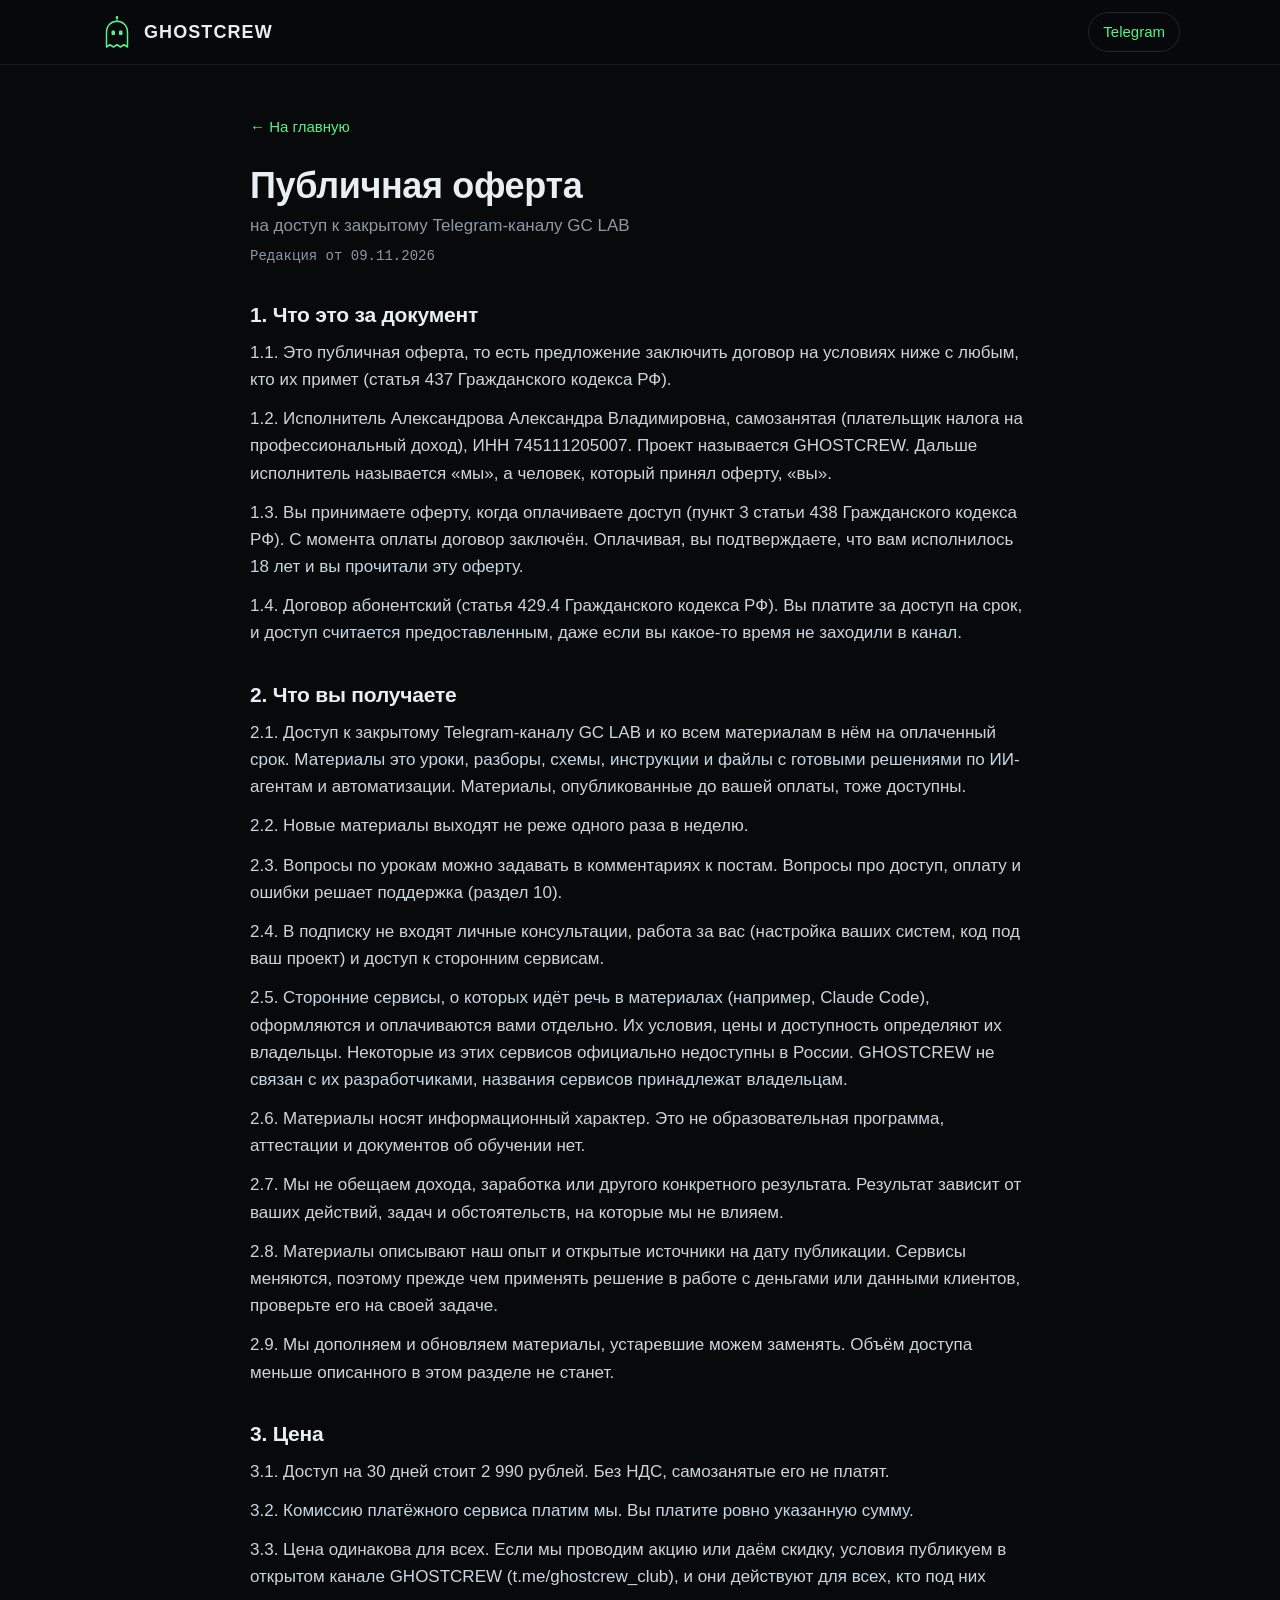
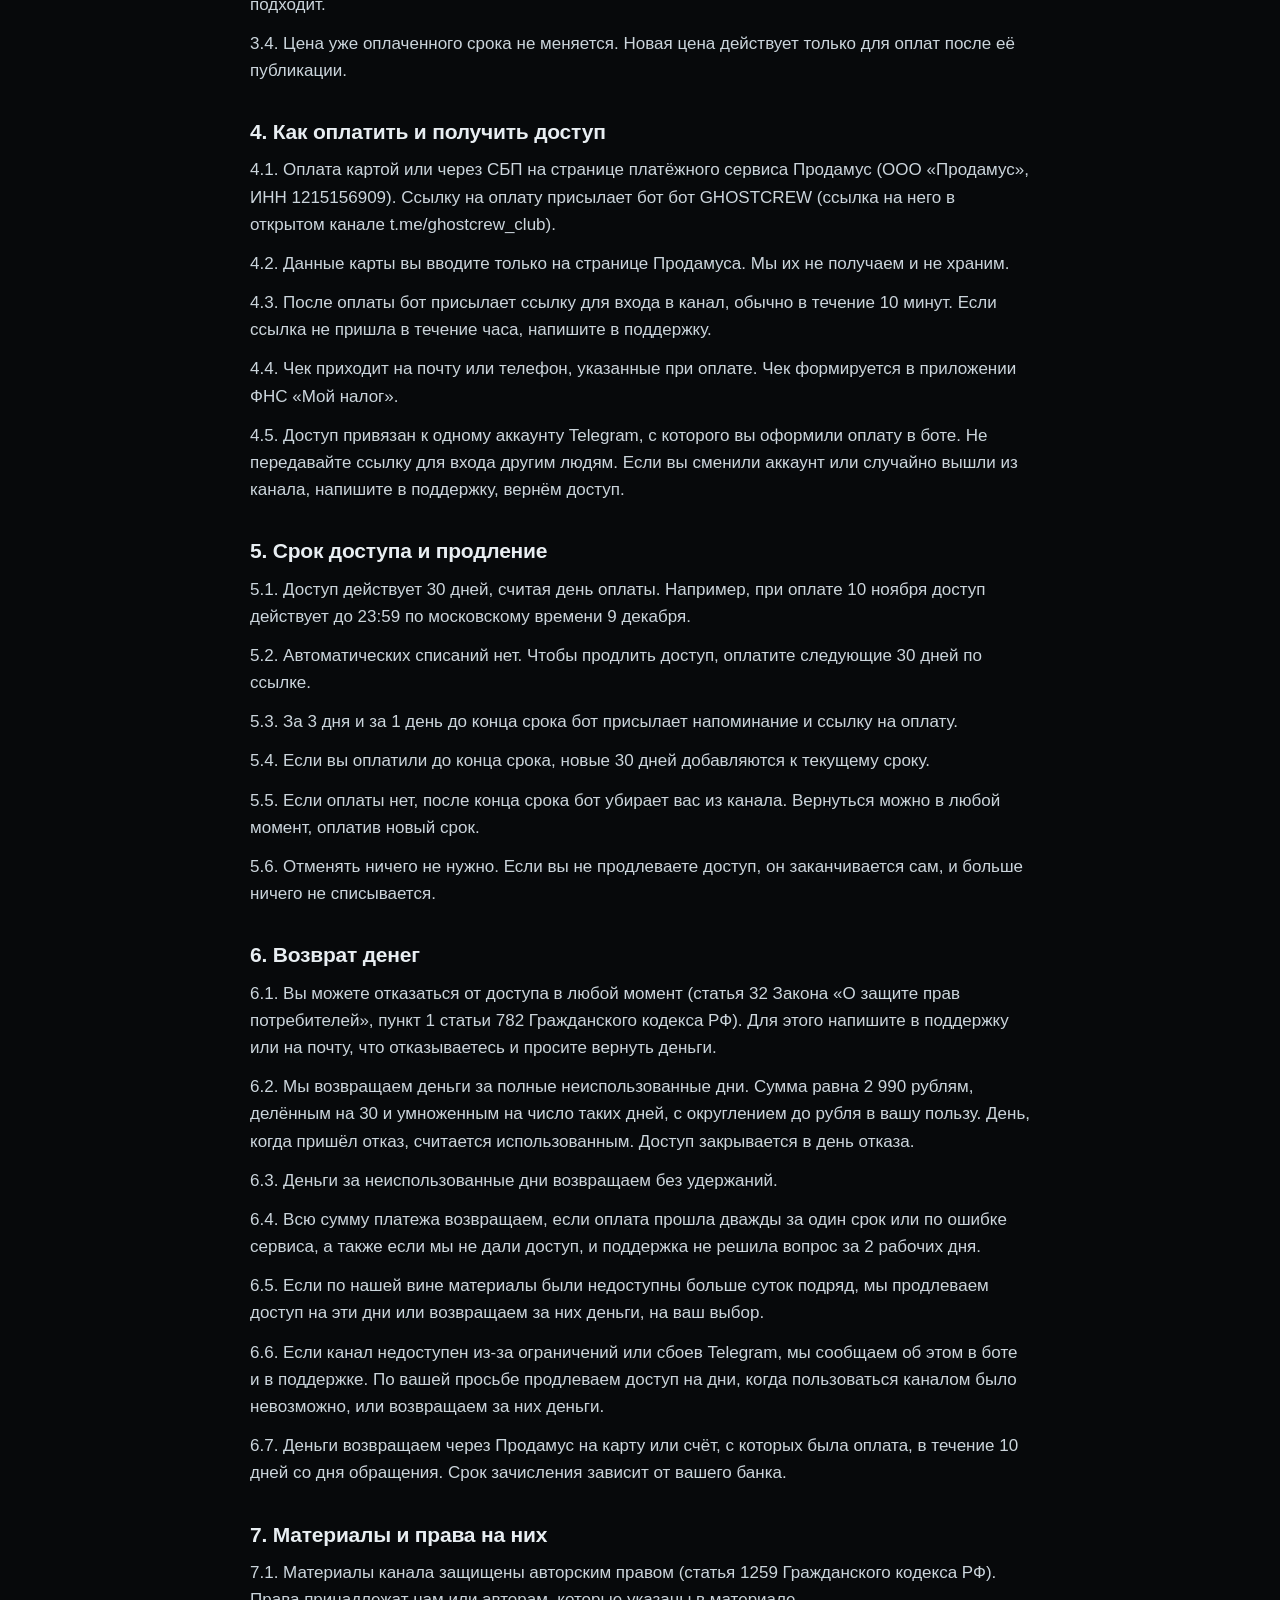
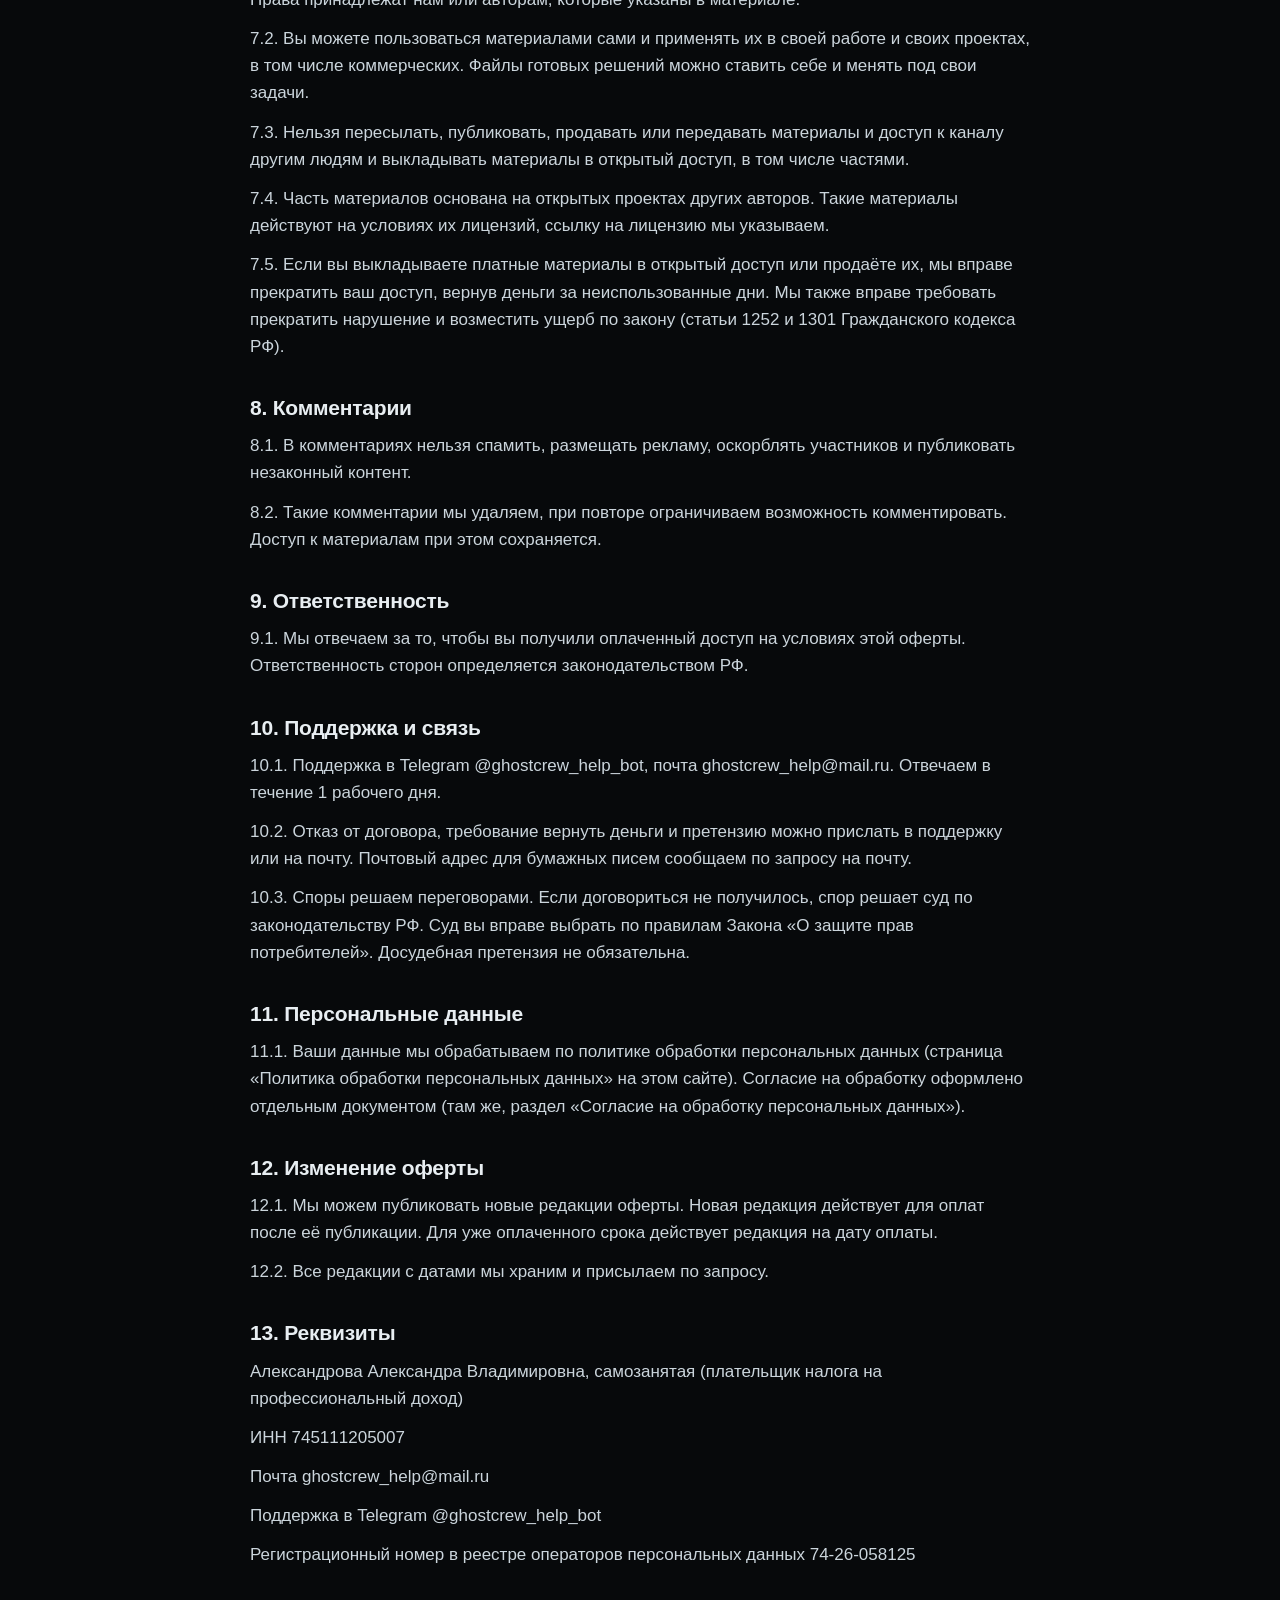
==== oferta.html @ 0bdbd12a "Сайт GHOSTCREW: главная, оферта, политика Co-Authored-By: Claude Opus 5.5 <noreply@anthropic.com>" ====
<!doctype html>
<html lang="ru">
<head>
<meta charset="utf-8">
<meta name="viewport" content="width=device-width, initial-scale=1, viewport-fit=cover">
<title>Публичная оферта · GHOSTCREW</title>
<link rel="icon" href="logo.svg" type="image/svg+xml">
<link rel="stylesheet" href="style.css">
</head>
<body>
<header class="top">
  <div class="wrap top-in">
    <a class="brand" href="./"><img src="logo.svg" alt="" width="34" height="34">GHOSTCREW</a>
    <nav class="nav"><a class="nav-tg" href="https://t.me/ghostcrew_club">Telegram</a></nav>
  </div>
</header>
<main class="doc">
  <div class="wrap">
    <a class="back" href="./">← На главную</a>
<h1>Публичная оферта</h1>
<p class="sub">на доступ к закрытому Telegram-каналу GC LAB</p>
<p class="ed">Редакция от 09.11.2026</p>
<h2>1. Что это за документ</h2>
<p>1.1. Это публичная оферта, то есть предложение заключить договор на условиях ниже с любым, кто их примет (статья 437 Гражданского кодекса РФ).</p>
<p>1.2. Исполнитель Александрова Александра Владимировна, самозанятая (плательщик налога на профессиональный доход), ИНН 745111205007. Проект называется GHOSTCREW. Дальше исполнитель называется «мы», а человек, который принял оферту, «вы».</p>
<p>1.3. Вы принимаете оферту, когда оплачиваете доступ (пункт 3 статьи 438 Гражданского кодекса РФ). С момента оплаты договор заключён. Оплачивая, вы подтверждаете, что вам исполнилось 18 лет и вы прочитали эту оферту.</p>
<p>1.4. Договор абонентский (статья 429.4 Гражданского кодекса РФ). Вы платите за доступ на срок, и доступ считается предоставленным, даже если вы какое-то время не заходили в канал.</p>
<h2>2. Что вы получаете</h2>
<p>2.1. Доступ к закрытому Telegram-каналу GC LAB и ко всем материалам в нём на оплаченный срок. Материалы это уроки, разборы, схемы, инструкции и файлы с готовыми решениями по ИИ-агентам и автоматизации. Материалы, опубликованные до вашей оплаты, тоже доступны.</p>
<p>2.2. Новые материалы выходят не реже одного раза в неделю.</p>
<p>2.3. Вопросы по урокам можно задавать в комментариях к постам. Вопросы про доступ, оплату и ошибки решает поддержка (раздел 10).</p>
<p>2.4. В подписку не входят личные консультации, работа за вас (настройка ваших систем, код под ваш проект) и доступ к сторонним сервисам.</p>
<p>2.5. Сторонние сервисы, о которых идёт речь в материалах (например, Claude Code), оформляются и оплачиваются вами отдельно. Их условия, цены и доступность определяют их владельцы. Некоторые из этих сервисов официально недоступны в России. GHOSTCREW не связан с их разработчиками, названия сервисов принадлежат владельцам.</p>
<p>2.6. Материалы носят информационный характер. Это не образовательная программа, аттестации и документов об обучении нет.</p>
<p>2.7. Мы не обещаем дохода, заработка или другого конкретного результата. Результат зависит от ваших действий, задач и обстоятельств, на которые мы не влияем.</p>
<p>2.8. Материалы описывают наш опыт и открытые источники на дату публикации. Сервисы меняются, поэтому прежде чем применять решение в работе с деньгами или данными клиентов, проверьте его на своей задаче.</p>
<p>2.9. Мы дополняем и обновляем материалы, устаревшие можем заменять. Объём доступа меньше описанного в этом разделе не станет.</p>
<h2>3. Цена</h2>
<p>3.1. Доступ на 30 дней стоит 2 990 рублей. Без НДС, самозанятые его не платят.</p>
<p>3.2. Комиссию платёжного сервиса платим мы. Вы платите ровно указанную сумму.</p>
<p>3.3. Цена одинакова для всех. Если мы проводим акцию или даём скидку, условия публикуем в открытом канале GHOSTCREW (t.me/ghostcrew_club), и они действуют для всех, кто под них подходит.</p>
<p>3.4. Цена уже оплаченного срока не меняется. Новая цена действует только для оплат после её публикации.</p>
<h2>4. Как оплатить и получить доступ</h2>
<p>4.1. Оплата картой или через СБП на странице платёжного сервиса Продамус (ООО «Продамус», ИНН 1215156909). Ссылку на оплату присылает бот бот GHOSTCREW (ссылка на него в открытом канале t.me/ghostcrew_club).</p>
<p>4.2. Данные карты вы вводите только на странице Продамуса. Мы их не получаем и не храним.</p>
<p>4.3. После оплаты бот присылает ссылку для входа в канал, обычно в течение 10 минут. Если ссылка не пришла в течение часа, напишите в поддержку.</p>
<p>4.4. Чек приходит на почту или телефон, указанные при оплате. Чек формируется в приложении ФНС «Мой налог».</p>
<p>4.5. Доступ привязан к одному аккаунту Telegram, с которого вы оформили оплату в боте. Не передавайте ссылку для входа другим людям. Если вы сменили аккаунт или случайно вышли из канала, напишите в поддержку, вернём доступ.</p>
<h2>5. Срок доступа и продление</h2>
<p>5.1. Доступ действует 30 дней, считая день оплаты. Например, при оплате 10 ноября доступ действует до 23:59 по московскому времени 9 декабря.</p>
<p>5.2. Автоматических списаний нет. Чтобы продлить доступ, оплатите следующие 30 дней по ссылке.</p>
<p>5.3. За 3 дня и за 1 день до конца срока бот присылает напоминание и ссылку на оплату.</p>
<p>5.4. Если вы оплатили до конца срока, новые 30 дней добавляются к текущему сроку.</p>
<p>5.5. Если оплаты нет, после конца срока бот убирает вас из канала. Вернуться можно в любой момент, оплатив новый срок.</p>
<p>5.6. Отменять ничего не нужно. Если вы не продлеваете доступ, он заканчивается сам, и больше ничего не списывается.</p>
<h2>6. Возврат денег</h2>
<p>6.1. Вы можете отказаться от доступа в любой момент (статья 32 Закона «О защите прав потребителей», пункт 1 статьи 782 Гражданского кодекса РФ). Для этого напишите в поддержку или на почту, что отказываетесь и просите вернуть деньги.</p>
<p>6.2. Мы возвращаем деньги за полные неиспользованные дни. Сумма равна 2 990 рублям, делённым на 30 и умноженным на число таких дней, с округлением до рубля в вашу пользу. День, когда пришёл отказ, считается использованным. Доступ закрывается в день отказа.</p>
<p>6.3. Деньги за неиспользованные дни возвращаем без удержаний.</p>
<p>6.4. Всю сумму платежа возвращаем, если оплата прошла дважды за один срок или по ошибке сервиса, а также если мы не дали доступ, и поддержка не решила вопрос за 2 рабочих дня.</p>
<p>6.5. Если по нашей вине материалы были недоступны больше суток подряд, мы продлеваем доступ на эти дни или возвращаем за них деньги, на ваш выбор.</p>
<p>6.6. Если канал недоступен из-за ограничений или сбоев Telegram, мы сообщаем об этом в боте и в поддержке. По вашей просьбе продлеваем доступ на дни, когда пользоваться каналом было невозможно, или возвращаем за них деньги.</p>
<p>6.7. Деньги возвращаем через Продамус на карту или счёт, с которых была оплата, в течение 10 дней со дня обращения. Срок зачисления зависит от вашего банка.</p>
<h2>7. Материалы и права на них</h2>
<p>7.1. Материалы канала защищены авторским правом (статья 1259 Гражданского кодекса РФ). Права принадлежат нам или авторам, которые указаны в материале.</p>
<p>7.2. Вы можете пользоваться материалами сами и применять их в своей работе и своих проектах, в том числе коммерческих. Файлы готовых решений можно ставить себе и менять под свои задачи.</p>
<p>7.3. Нельзя пересылать, публиковать, продавать или передавать материалы и доступ к каналу другим людям и выкладывать материалы в открытый доступ, в том числе частями.</p>
<p>7.4. Часть материалов основана на открытых проектах других авторов. Такие материалы действуют на условиях их лицензий, ссылку на лицензию мы указываем.</p>
<p>7.5. Если вы выкладываете платные материалы в открытый доступ или продаёте их, мы вправе прекратить ваш доступ, вернув деньги за неиспользованные дни. Мы также вправе требовать прекратить нарушение и возместить ущерб по закону (статьи 1252 и 1301 Гражданского кодекса РФ).</p>
<h2>8. Комментарии</h2>
<p>8.1. В комментариях нельзя спамить, размещать рекламу, оскорблять участников и публиковать незаконный контент.</p>
<p>8.2. Такие комментарии мы удаляем, при повторе ограничиваем возможность комментировать. Доступ к материалам при этом сохраняется.</p>
<h2>9. Ответственность</h2>
<p>9.1. Мы отвечаем за то, чтобы вы получили оплаченный доступ на условиях этой оферты. Ответственность сторон определяется законодательством РФ.</p>
<h2>10. Поддержка и связь</h2>
<p>10.1. Поддержка в Telegram @ghostcrew_help_bot, почта ghostcrew_help@mail.ru. Отвечаем в течение 1 рабочего дня.</p>
<p>10.2. Отказ от договора, требование вернуть деньги и претензию можно прислать в поддержку или на почту. Почтовый адрес для бумажных писем сообщаем по запросу на почту.</p>
<p>10.3. Споры решаем переговорами. Если договориться не получилось, спор решает суд по законодательству РФ. Суд вы вправе выбрать по правилам Закона «О защите прав потребителей». Досудебная претензия не обязательна.</p>
<h2>11. Персональные данные</h2>
<p>11.1. Ваши данные мы обрабатываем по политике обработки персональных данных (страница «Политика обработки персональных данных» на этом сайте). Согласие на обработку оформлено отдельным документом (там же, раздел «Согласие на обработку персональных данных»).</p>
<h2>12. Изменение оферты</h2>
<p>12.1. Мы можем публиковать новые редакции оферты. Новая редакция действует для оплат после её публикации. Для уже оплаченного срока действует редакция на дату оплаты.</p>
<p>12.2. Все редакции с датами мы храним и присылаем по запросу.</p>
<h2>13. Реквизиты</h2>
<p>Александрова Александра Владимировна, самозанятая (плательщик налога на профессиональный доход)</p>
<p>ИНН 745111205007</p>
<p>Почта ghostcrew_help@mail.ru</p>
<p>Поддержка в Telegram @ghostcrew_help_bot</p>
<p>Регистрационный номер в реестре операторов персональных данных 74-26-058125</p>
  </div>
</main>
</body>
</html>
---- style.css ----
:root {
  --bg: #07090B;
  --bg-2: #0C1014;
  --line: #141A20;
  --line-2: #1E262E;
  --fg: #E8EEF2;
  --muted: #8C99A4;
  --accent: #57F28A;
  --accent-dim: rgba(87, 242, 138, 0.12);
  --mono: ui-monospace, "SF Mono", "JetBrains Mono", Menlo, Consolas, monospace;
  --sans: -apple-system, BlinkMacSystemFont, "Segoe UI", Roboto, "Helvetica Neue", Arial, sans-serif;
  color-scheme: dark;
}
* { box-sizing: border-box; }
html { scroll-behavior: smooth; }
body {
  margin: 0;
  background: var(--bg);
  color: var(--fg);
  font: 17px/1.6 var(--sans);
  -webkit-font-smoothing: antialiased;
}
img { max-width: 100%; display: block; }
a { color: var(--accent); text-decoration: none; }
a:hover { text-decoration: underline; }

.grid-bg {
  position: fixed; inset: 0; z-index: -1; pointer-events: none;
  background-image:
    linear-gradient(var(--line) 1px, transparent 1px),
    linear-gradient(90deg, var(--line) 1px, transparent 1px);
  background-size: 72px 72px;
  mask-image: linear-gradient(to bottom, #000 0%, rgba(0,0,0,.35) 60%, transparent 100%);
  -webkit-mask-image: linear-gradient(to bottom, #000 0%, rgba(0,0,0,.35) 60%, transparent 100%);
}

.wrap {
  max-width: 1120px; margin: 0 auto;
  padding-left: max(20px, env(safe-area-inset-left, 0px));
  padding-right: max(20px, env(safe-area-inset-right, 0px));
}
.narrow { max-width: 800px; }

.label {
  font: 600 13px/1.4 var(--mono);
  letter-spacing: .08em; text-transform: uppercase;
  color: var(--accent); margin: 0 0 14px;
}
h1, h2, h3 { text-wrap: balance; margin: 0; letter-spacing: -.01em; }
h1 { font-size: clamp(34px, 5.4vw, 60px); line-height: 1.08; font-weight: 800; }
h2 { font-size: clamp(26px, 3.4vw, 38px); line-height: 1.15; font-weight: 750; margin-bottom: 28px; }
h3 { font-size: 19px; line-height: 1.3; font-weight: 700; }
p { margin: 0; }
.muted { color: var(--muted); }

/* top */
.top {
  position: sticky; top: 0; z-index: 10;
  background: rgba(7, 9, 11, .82);
  backdrop-filter: blur(10px); -webkit-backdrop-filter: blur(10px);
  border-bottom: 1px solid var(--line);
  padding-top: env(safe-area-inset-top, 0px);
}
.top-in { display: flex; align-items: center; justify-content: space-between; gap: 16px; height: 64px; }
.brand { display: flex; align-items: center; gap: 10px; color: var(--fg); font: 800 18px/1 var(--sans); letter-spacing: .06em; }
.brand:hover { text-decoration: none; }
.nav { display: flex; gap: 22px; align-items: center; }
.nav a { color: var(--muted); font-size: 15px; }
.nav a:hover { color: var(--fg); text-decoration: none; }
.nav .nav-tg { color: var(--accent); border: 1px solid var(--line-2); padding: 7px 14px; border-radius: 999px; }

/* hero */
.hero { padding-block: clamp(56px, 9vw, 110px) clamp(48px, 7vw, 90px); }
.hero-in { display: grid; grid-template-columns: 1.35fr .65fr; gap: 40px; align-items: center; }
.hero-text { min-width: 0; }
.lead { margin-top: 22px; font-size: clamp(17px, 1.6vw, 20px); color: var(--muted); max-width: 620px; }
.cta { display: flex; flex-wrap: wrap; gap: 12px; margin-top: 34px; }
.btn {
  display: inline-flex; align-items: center; justify-content: center;
  min-height: 50px; padding: 0 24px; border-radius: 12px;
  font-weight: 700; font-size: 16px;
}
.btn:hover { text-decoration: none; }
.btn-main { background: var(--accent); color: #062010; }
.btn-main:hover { filter: brightness(1.08); }
.btn-ghost { border: 1px solid var(--line-2); color: var(--fg); }
.btn-ghost:hover { border-color: var(--accent); }
.hero-ghost { display: flex; justify-content: center; }
.hero-ghost img {
  width: min(320px, 100%); height: auto;
  filter: drop-shadow(0 0 28px rgba(87, 242, 138, .28));
  animation: float 6s ease-in-out infinite;
}
@keyframes float { 0%, 100% { transform: translateY(0); } 50% { transform: translateY(-12px); } }
@media (prefers-reduced-motion: reduce) { .hero-ghost img { animation: none; } html { scroll-behavior: auto; } }

/* sections */
.sec { padding-block: clamp(56px, 8vw, 96px); border-top: 1px solid var(--line); }
.sec-alt { background: var(--bg-2); }

.steps { list-style: none; margin: 0; padding: 0; display: grid; grid-template-columns: repeat(3, 1fr); gap: 16px; }
.steps li {
  display: flex; gap: 16px; padding: 22px;
  border: 1px solid var(--line-2); border-radius: 16px; background: rgba(12, 16, 20, .6);
}
.steps li > div { min-width: 0; }
.steps .n {
  flex: none; width: 38px; height: 38px; border-radius: 10px;
  display: grid; place-items: center;
  font: 700 16px/1 var(--mono); color: var(--accent); background: var(--accent-dim);
}
.steps p { color: var(--muted); margin-top: 6px; font-size: 15.5px; }

.cards { display: grid; grid-template-columns: repeat(4, 1fr); gap: 16px; }
.card { padding: 24px; border: 1px solid var(--line-2); border-radius: 16px; background: var(--bg); min-width: 0; }
.card h3 { color: var(--accent); }
.card p { color: var(--muted); margin-top: 8px; font-size: 15.5px; }

/* tarif */
.tarif-in { display: grid; grid-template-columns: .9fr 1.1fr; gap: 48px; align-items: start; }
.tarif-in > div { min-width: 0; }
.price-card {
  border: 1px solid var(--accent); border-radius: 20px; padding: 30px;
  background: linear-gradient(180deg, rgba(87, 242, 138, .06), transparent 60%), var(--bg-2);
  box-shadow: 0 0 60px rgba(87, 242, 138, .08);
}
.price-head { display: flex; flex-wrap: wrap; align-items: baseline; justify-content: space-between; gap: 8px 16px; padding-bottom: 20px; border-bottom: 1px solid var(--line-2); }
.price-name { font: 700 15px/1 var(--mono); letter-spacing: .1em; color: var(--accent); }
.price { font-size: 40px; font-weight: 800; line-height: 1; }
.price small { font-size: 17px; font-weight: 500; color: var(--muted); }
.incl, .terms { list-style: none; margin: 20px 0 0; padding: 0; display: grid; gap: 10px; }
.incl li, .terms li { position: relative; padding-left: 28px; }
.incl li::before { content: ""; position: absolute; left: 2px; top: .5em; width: 12px; height: 7px; border-left: 2px solid var(--accent); border-bottom: 2px solid var(--accent); transform: rotate(-45deg); }
.terms { padding-top: 20px; border-top: 1px solid var(--line-2); }
.terms li { color: var(--muted); font-size: 15px; }
.terms li::before { content: "·"; position: absolute; left: 8px; color: var(--accent); font-weight: 800; }
.soon { margin-top: 24px; padding: 14px 16px; border-radius: 12px; background: var(--accent-dim); font-size: 15.5px; }
.fine { margin-top: 14px; font-size: 13.5px; color: var(--muted); }

/* faq */
details { border-bottom: 1px solid var(--line-2); }
details:first-of-type { border-top: 1px solid var(--line-2); }
summary {
  cursor: pointer; list-style: none; padding: 20px 36px 20px 0; position: relative;
  font-weight: 650; font-size: 18px;
}
summary::-webkit-details-marker { display: none; }
summary::after { content: "+"; position: absolute; right: 4px; top: 16px; font: 400 26px/1 var(--mono); color: var(--accent); }
details[open] summary::after { content: "−"; }
details p { color: var(--muted); padding: 0 0 22px; max-width: 680px; }

/* footer */
.foot { border-top: 1px solid var(--line); padding-block: 40px calc(40px + env(safe-area-inset-bottom, 0px)); }
.foot-in { display: grid; gap: 18px; }
.foot-brand { display: flex; align-items: center; gap: 10px; font-weight: 800; letter-spacing: .06em; }
.req { display: grid; gap: 6px; color: var(--muted); font-size: 14.5px; }
.copy { color: #5C6873; font-size: 13px; }

/* документы */
.doc { padding-block: 48px 80px; }
.doc .wrap { max-width: 820px; }
.doc h1 { font-size: clamp(26px, 4vw, 36px); margin-bottom: 6px; }
.doc .sub { color: var(--muted); margin-bottom: 8px; }
.doc .ed { color: var(--muted); font: 14px/1.4 var(--mono); margin-bottom: 36px; }
.doc h2 { font-size: 21px; margin: 36px 0 12px; }
.doc p { margin: 0 0 12px; color: #CBD5DC; overflow-wrap: anywhere; }
.doc hr { border: 0; border-top: 1px solid var(--line-2); margin: 56px 0 40px; }
.back { display: inline-block; margin-bottom: 28px; font-size: 15px; }

@media (max-width: 960px) {
  .cards { grid-template-columns: repeat(2, 1fr); }
  .steps { grid-template-columns: repeat(2, 1fr); }
  .tarif-in { grid-template-columns: 1fr; gap: 28px; }
}
@media (max-width: 720px) {
  .hero-in { grid-template-columns: 1fr; }
  .hero-ghost { order: -1; justify-content: flex-start; }
  .hero-ghost img { width: 120px; }
  .nav a:not(.nav-tg) { display: none; }
  .steps, .cards { grid-template-columns: 1fr; }
  .price-card { padding: 22px; }
  .price { font-size: 34px; }
}
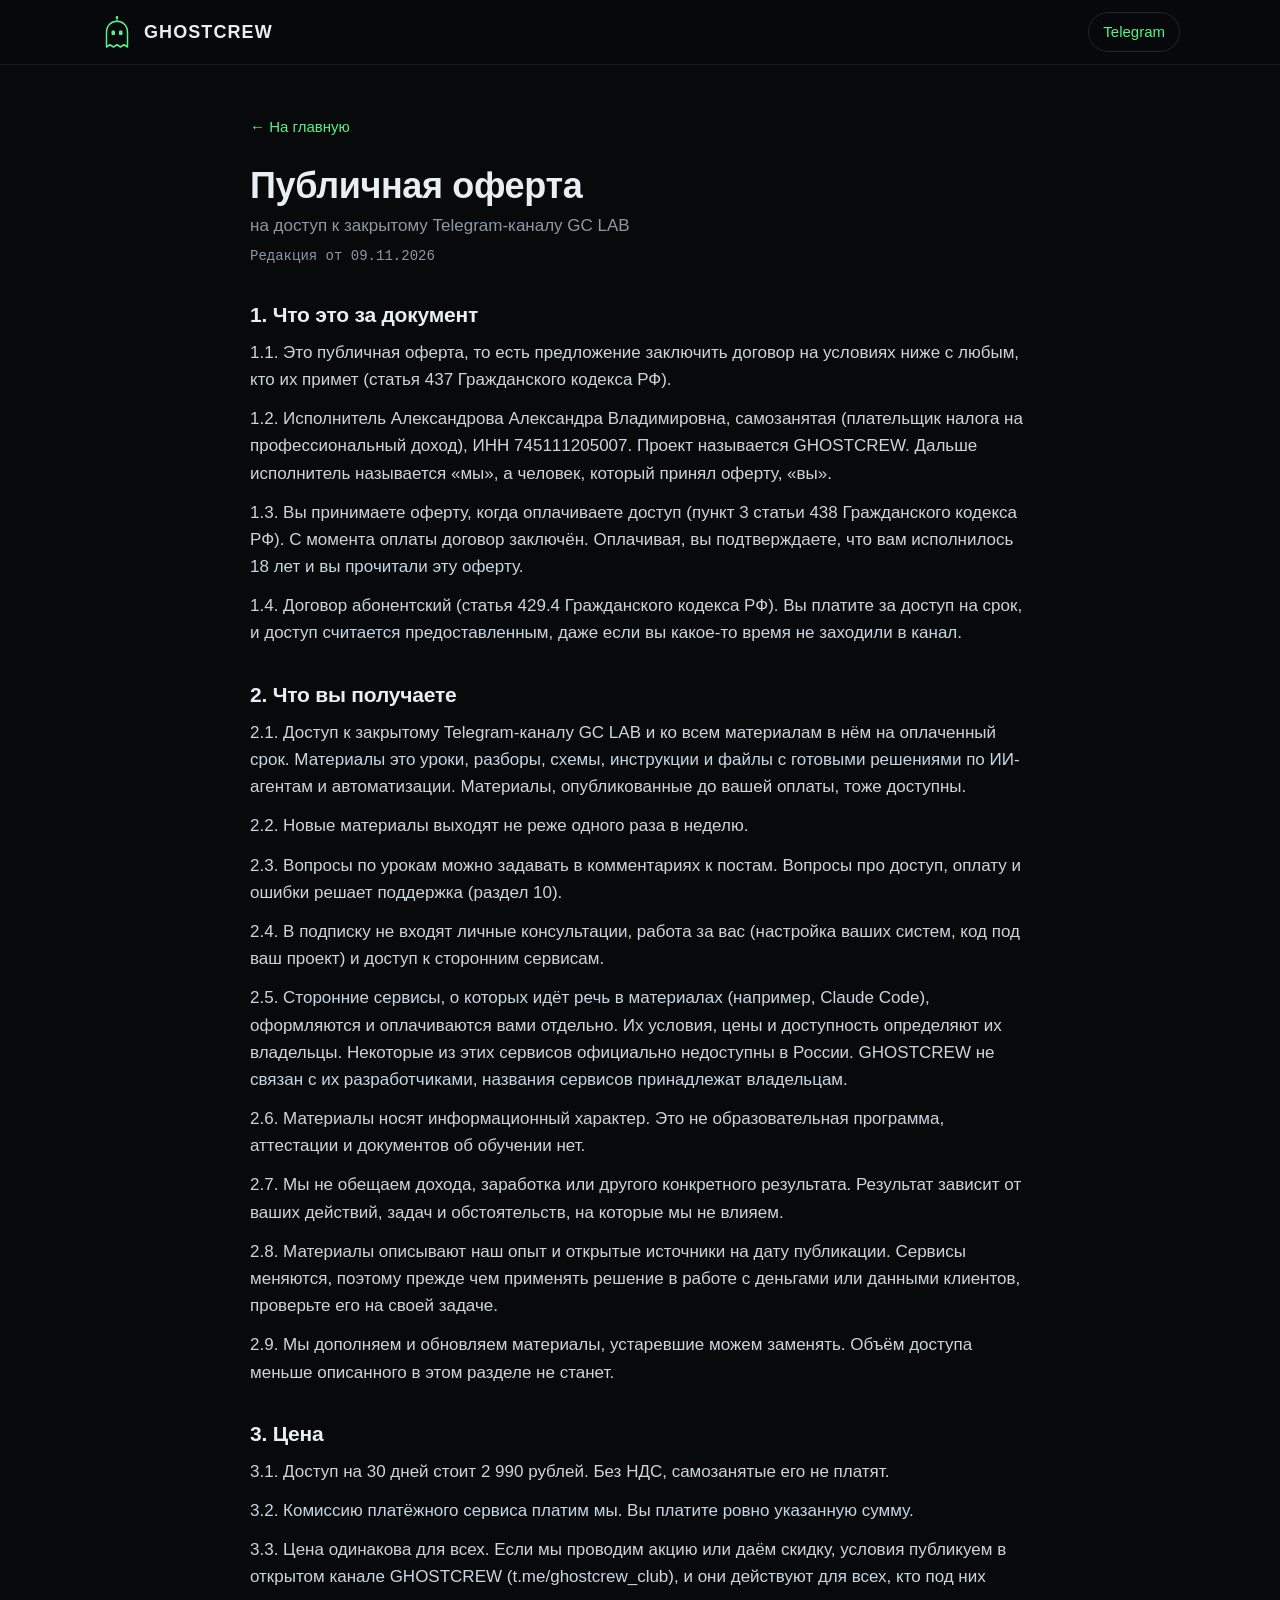
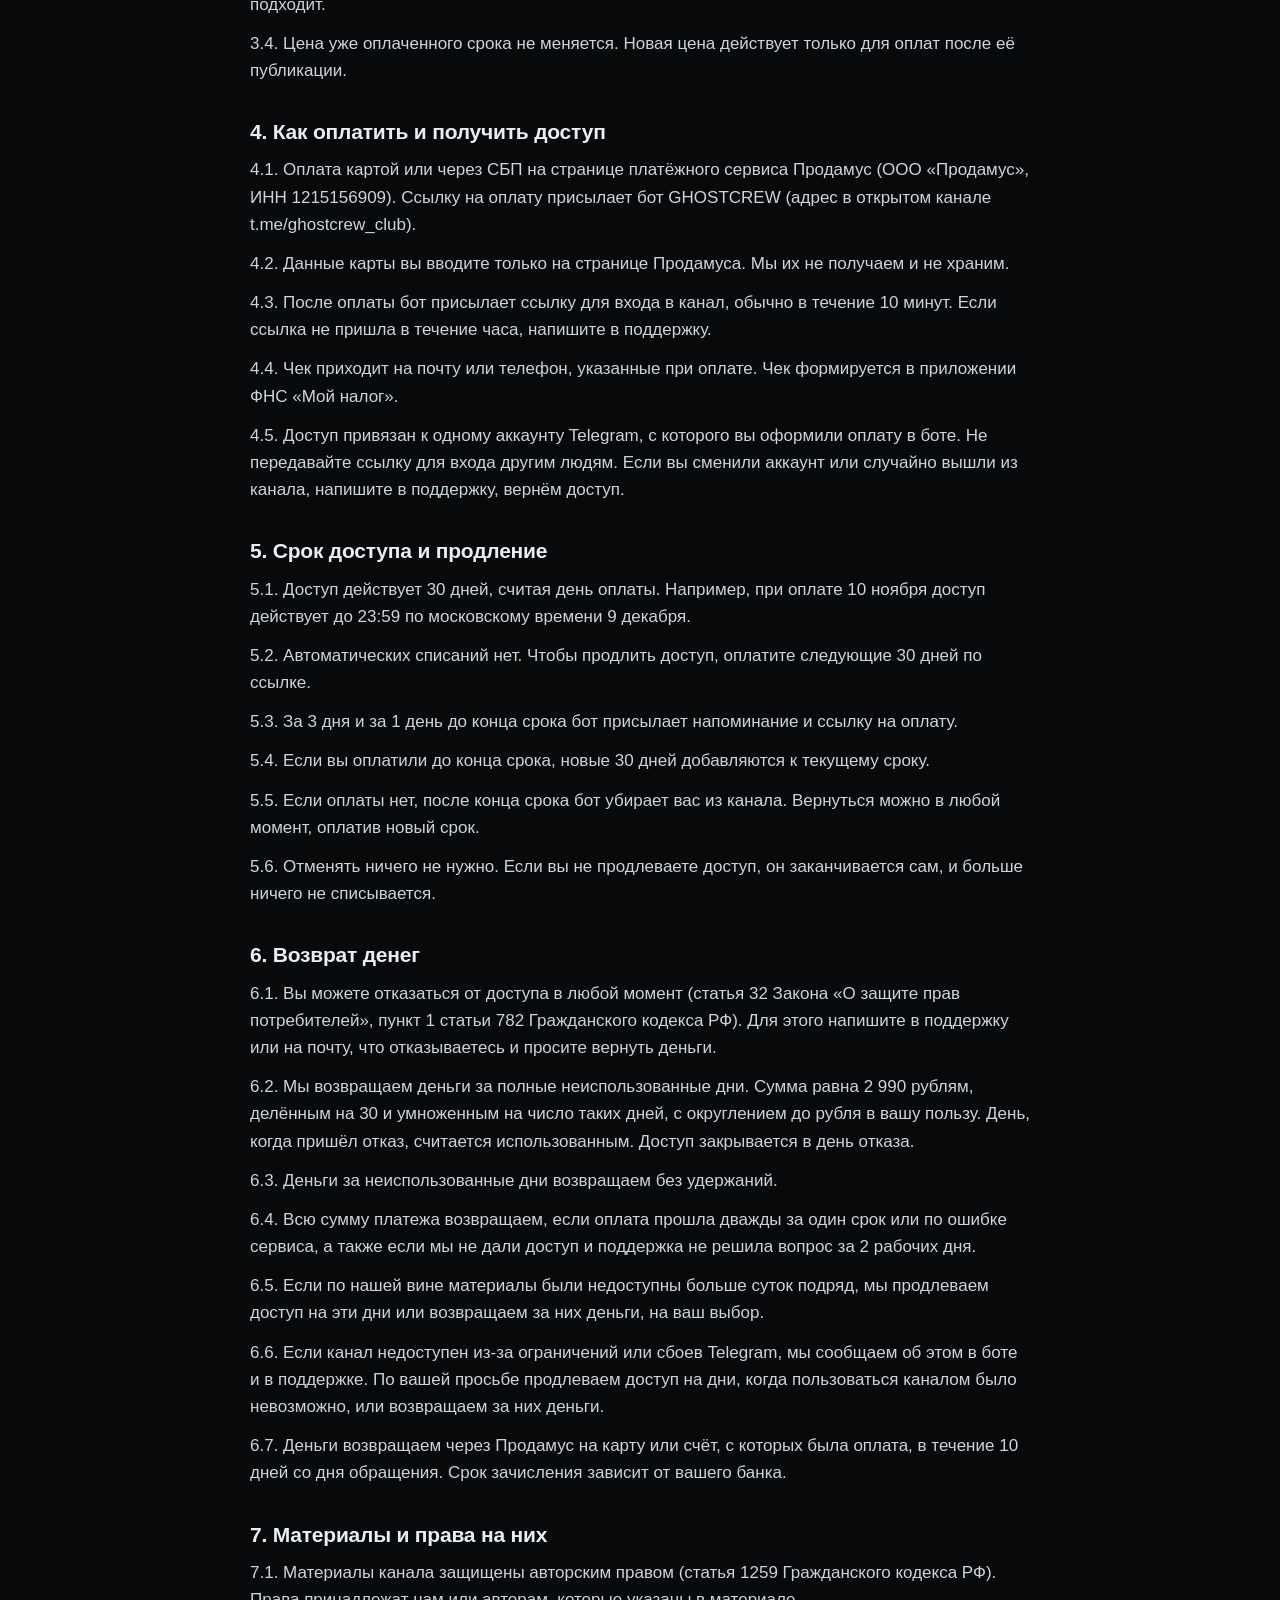
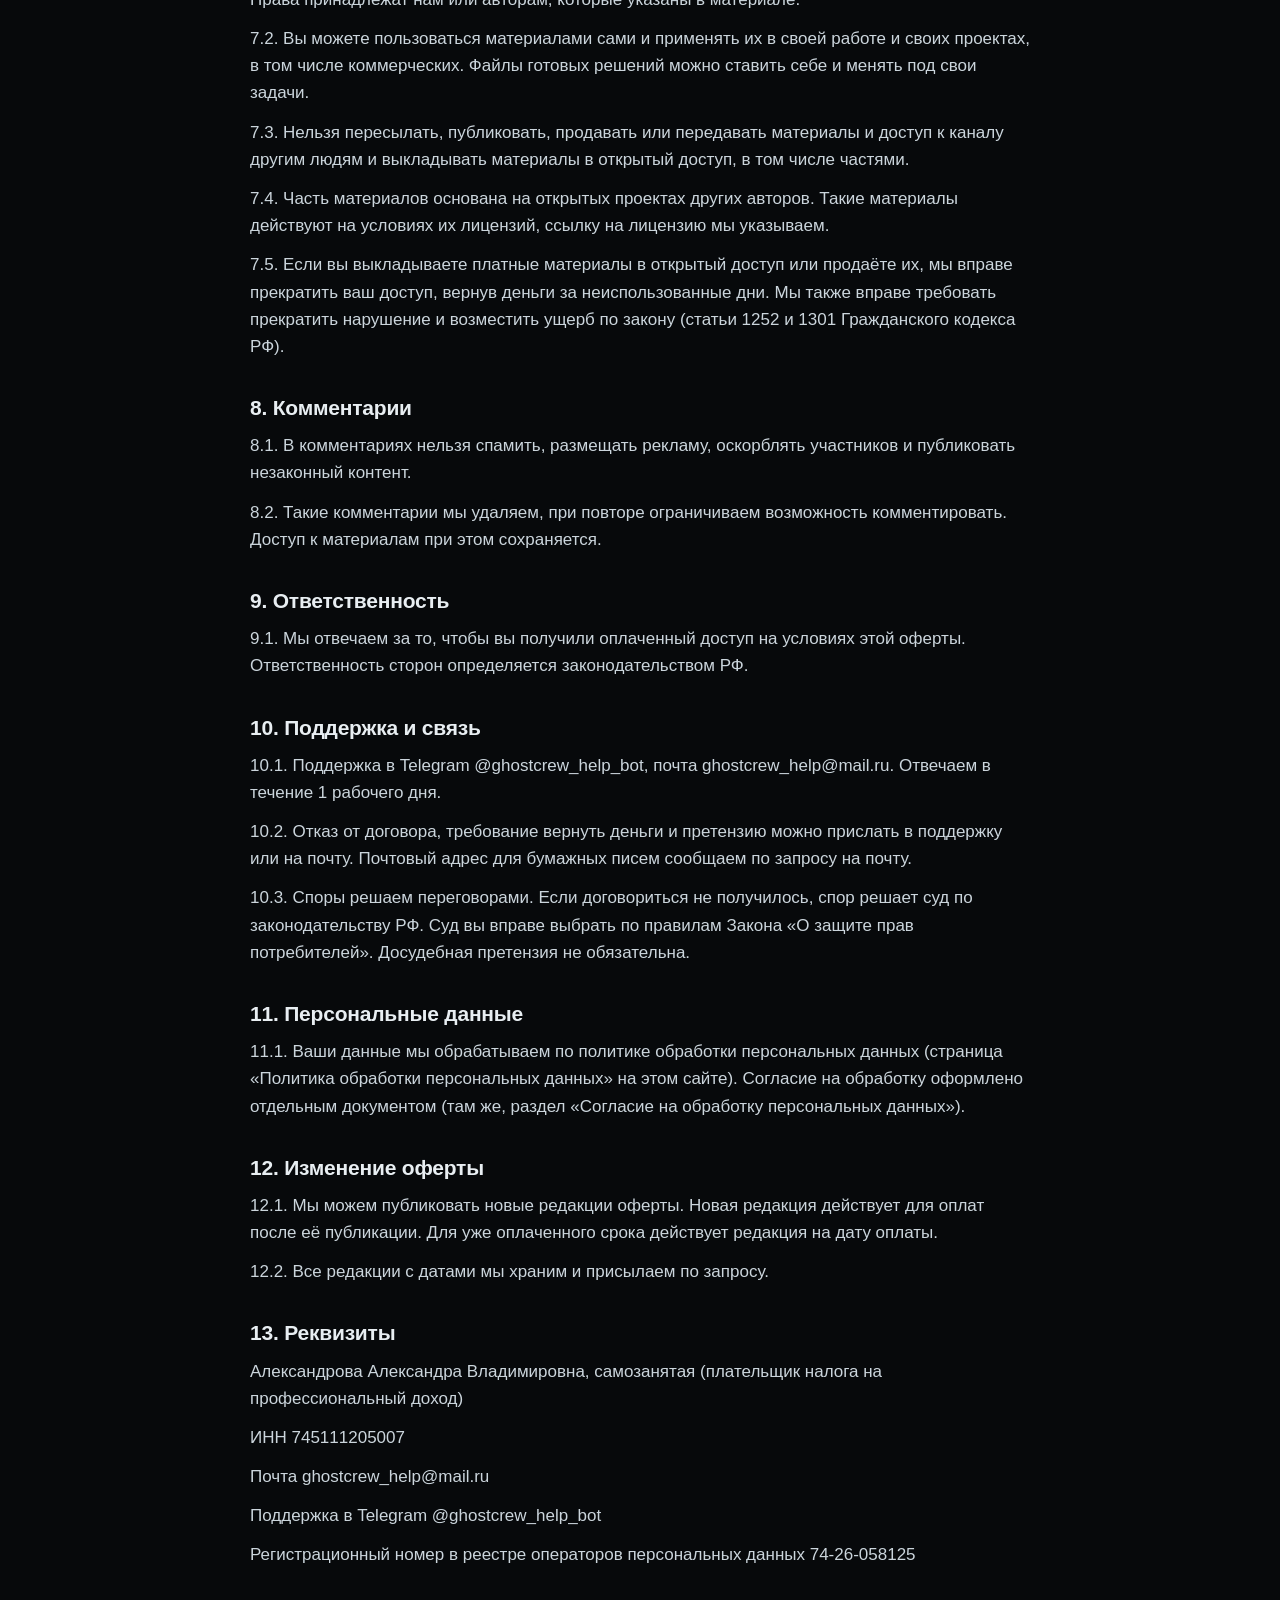
==== commit 9b199355: "Оферта и политика: опечатки, правда о сайте и о номере заказа в 7.1 «бот бот» в 4.1, политике 2.2 и " ====
--- a/oferta.html
+++ b/oferta.html
@@ -41,7 +41,7 @@
 <p>3.3. Цена одинакова для всех. Если мы проводим акцию или даём скидку, условия публикуем в открытом канале GHOSTCREW (t.me/ghostcrew_club), и они действуют для всех, кто под них подходит.</p>
 <p>3.4. Цена уже оплаченного срока не меняется. Новая цена действует только для оплат после её публикации.</p>
 <h2>4. Как оплатить и получить доступ</h2>
-<p>4.1. Оплата картой или через СБП на странице платёжного сервиса Продамус (ООО «Продамус», ИНН 1215156909). Ссылку на оплату присылает бот бот GHOSTCREW (ссылка на него в открытом канале t.me/ghostcrew_club).</p>
+<p>4.1. Оплата картой или через СБП на странице платёжного сервиса Продамус (ООО «Продамус», ИНН 1215156909). Ссылку на оплату присылает бот GHOSTCREW (адрес в открытом канале t.me/ghostcrew_club).</p>
 <p>4.2. Данные карты вы вводите только на странице Продамуса. Мы их не получаем и не храним.</p>
 <p>4.3. После оплаты бот присылает ссылку для входа в канал, обычно в течение 10 минут. Если ссылка не пришла в течение часа, напишите в поддержку.</p>
 <p>4.4. Чек приходит на почту или телефон, указанные при оплате. Чек формируется в приложении ФНС «Мой налог».</p>
@@ -57,7 +57,7 @@
 <p>6.1. Вы можете отказаться от доступа в любой момент (статья 32 Закона «О защите прав потребителей», пункт 1 статьи 782 Гражданского кодекса РФ). Для этого напишите в поддержку или на почту, что отказываетесь и просите вернуть деньги.</p>
 <p>6.2. Мы возвращаем деньги за полные неиспользованные дни. Сумма равна 2 990 рублям, делённым на 30 и умноженным на число таких дней, с округлением до рубля в вашу пользу. День, когда пришёл отказ, считается использованным. Доступ закрывается в день отказа.</p>
 <p>6.3. Деньги за неиспользованные дни возвращаем без удержаний.</p>
-<p>6.4. Всю сумму платежа возвращаем, если оплата прошла дважды за один срок или по ошибке сервиса, а также если мы не дали доступ, и поддержка не решила вопрос за 2 рабочих дня.</p>
+<p>6.4. Всю сумму платежа возвращаем, если оплата прошла дважды за один срок или по ошибке сервиса, а также если мы не дали доступ и поддержка не решила вопрос за 2 рабочих дня.</p>
 <p>6.5. Если по нашей вине материалы были недоступны больше суток подряд, мы продлеваем доступ на эти дни или возвращаем за них деньги, на ваш выбор.</p>
 <p>6.6. Если канал недоступен из-за ограничений или сбоев Telegram, мы сообщаем об этом в боте и в поддержке. По вашей просьбе продлеваем доступ на дни, когда пользоваться каналом было невозможно, или возвращаем за них деньги.</p>
 <p>6.7. Деньги возвращаем через Продамус на карту или счёт, с которых была оплата, в течение 10 дней со дня обращения. Срок зачисления зависит от вашего банка.</p>
--- a/style.css
+++ b/style.css
@@ -181,3 +181,12 @@
   .price-card { padding: 22px; }
   .price { font-size: 34px; }
 }
+
+@media print {
+  body, .doc { background: #fff; color: #000; font-size: 11pt; }
+  .top, .back, .grid-bg { display: none; }
+  .doc { padding: 0; }
+  .doc h1, .doc h2 { color: #000; }
+  .doc p, .doc .sub, .doc .ed { color: #000; }
+  a { color: #000; }
+}
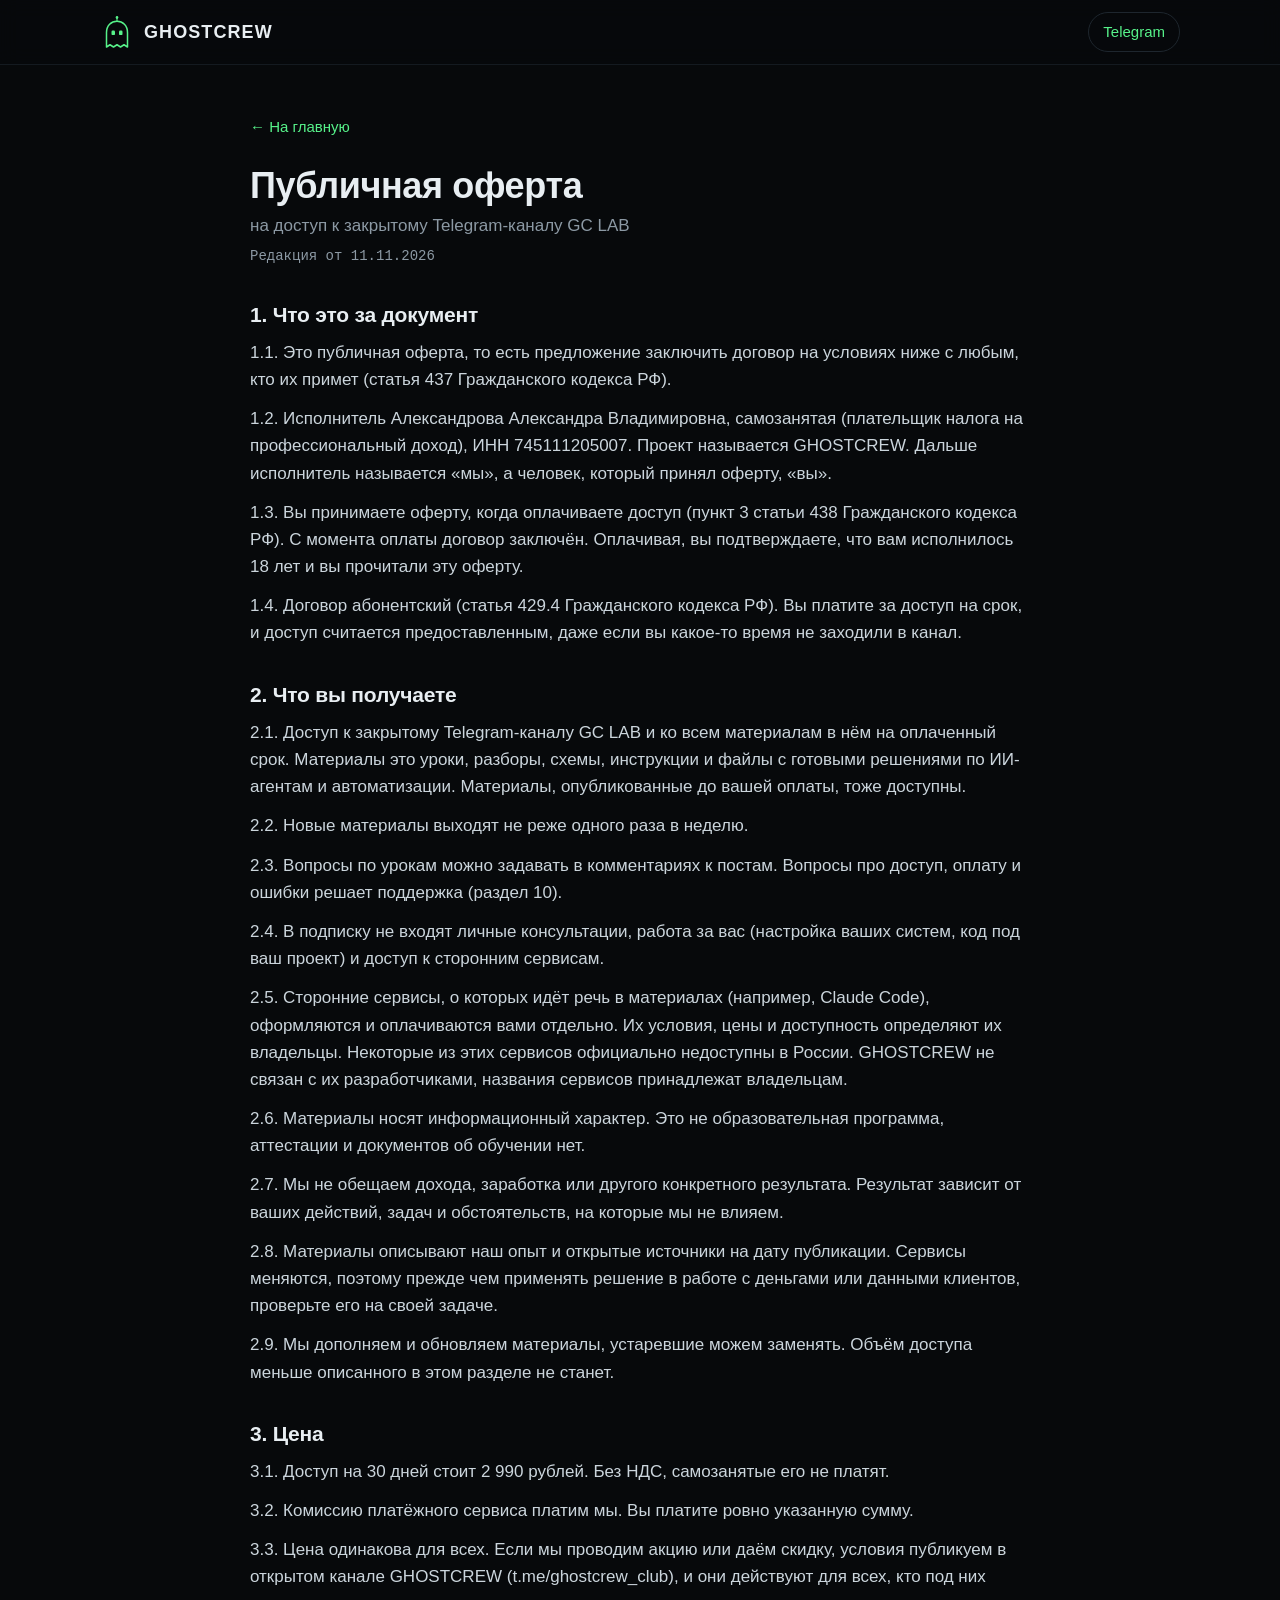
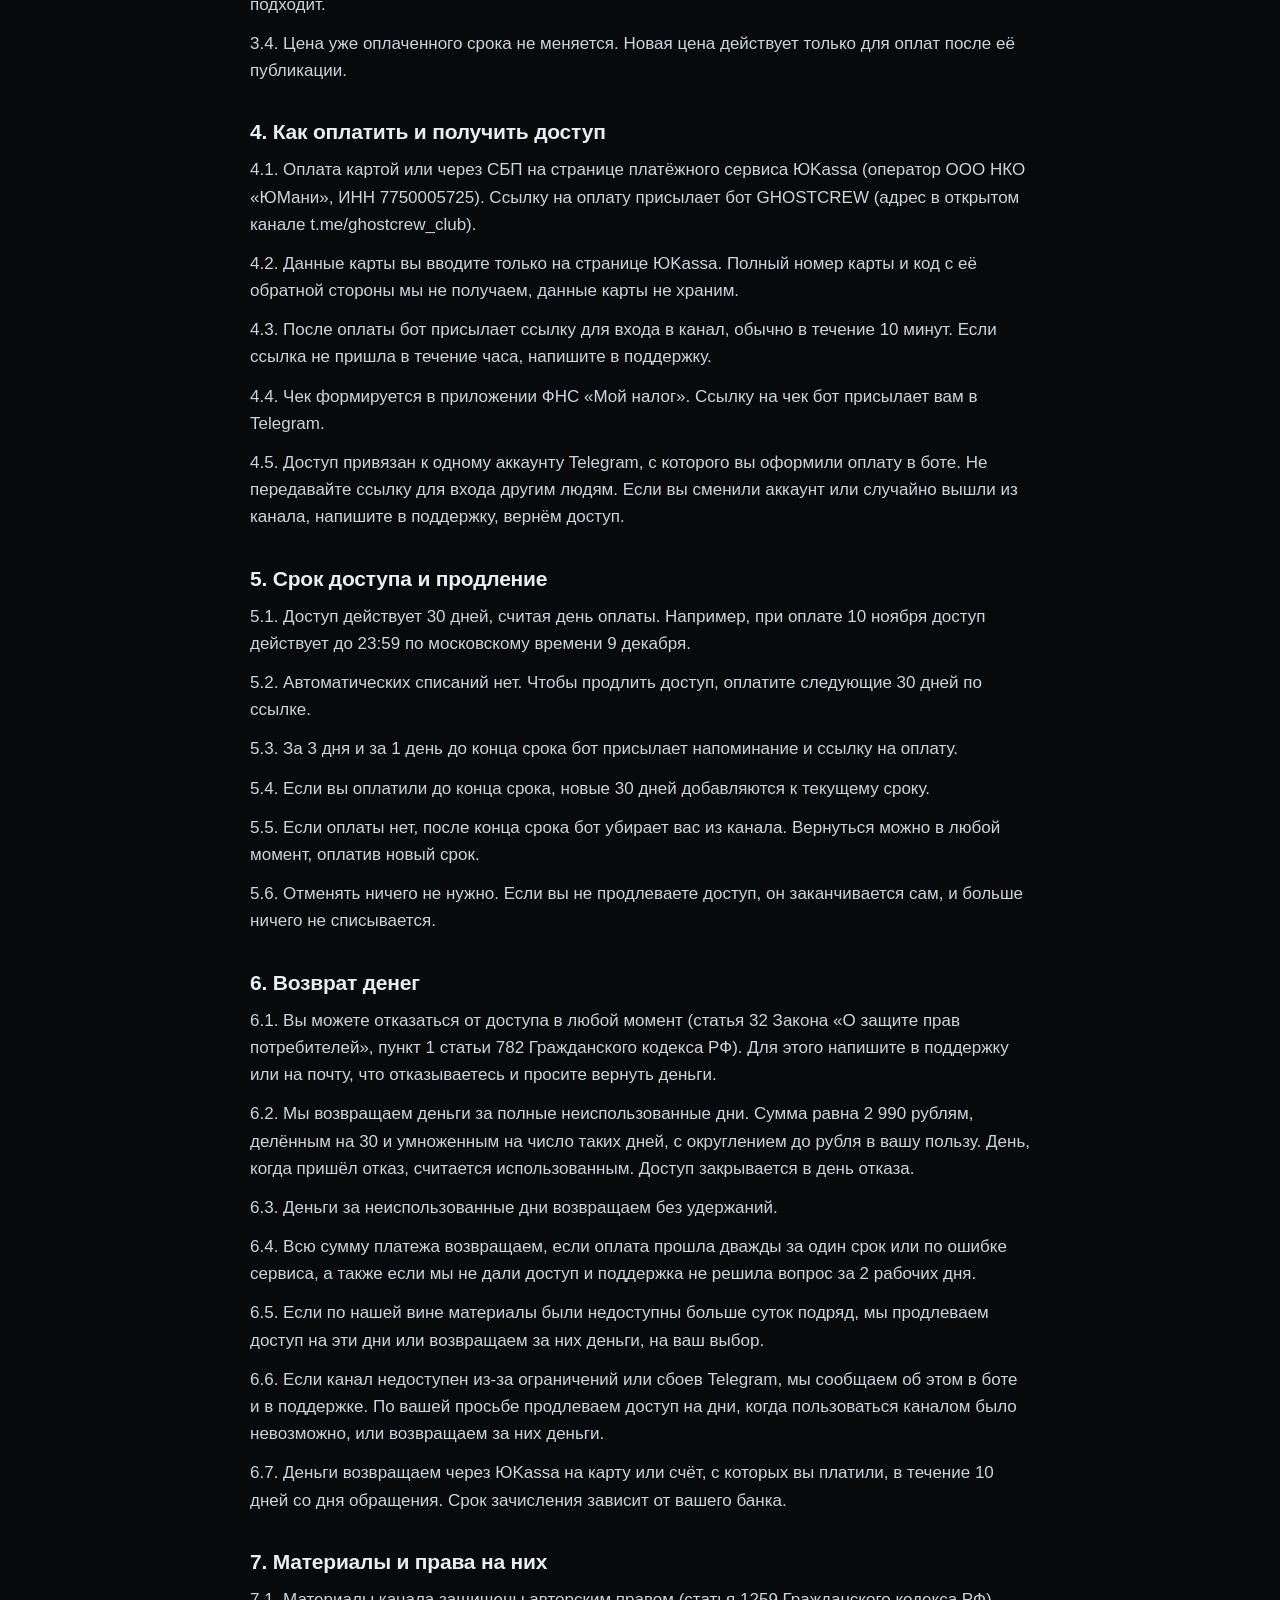
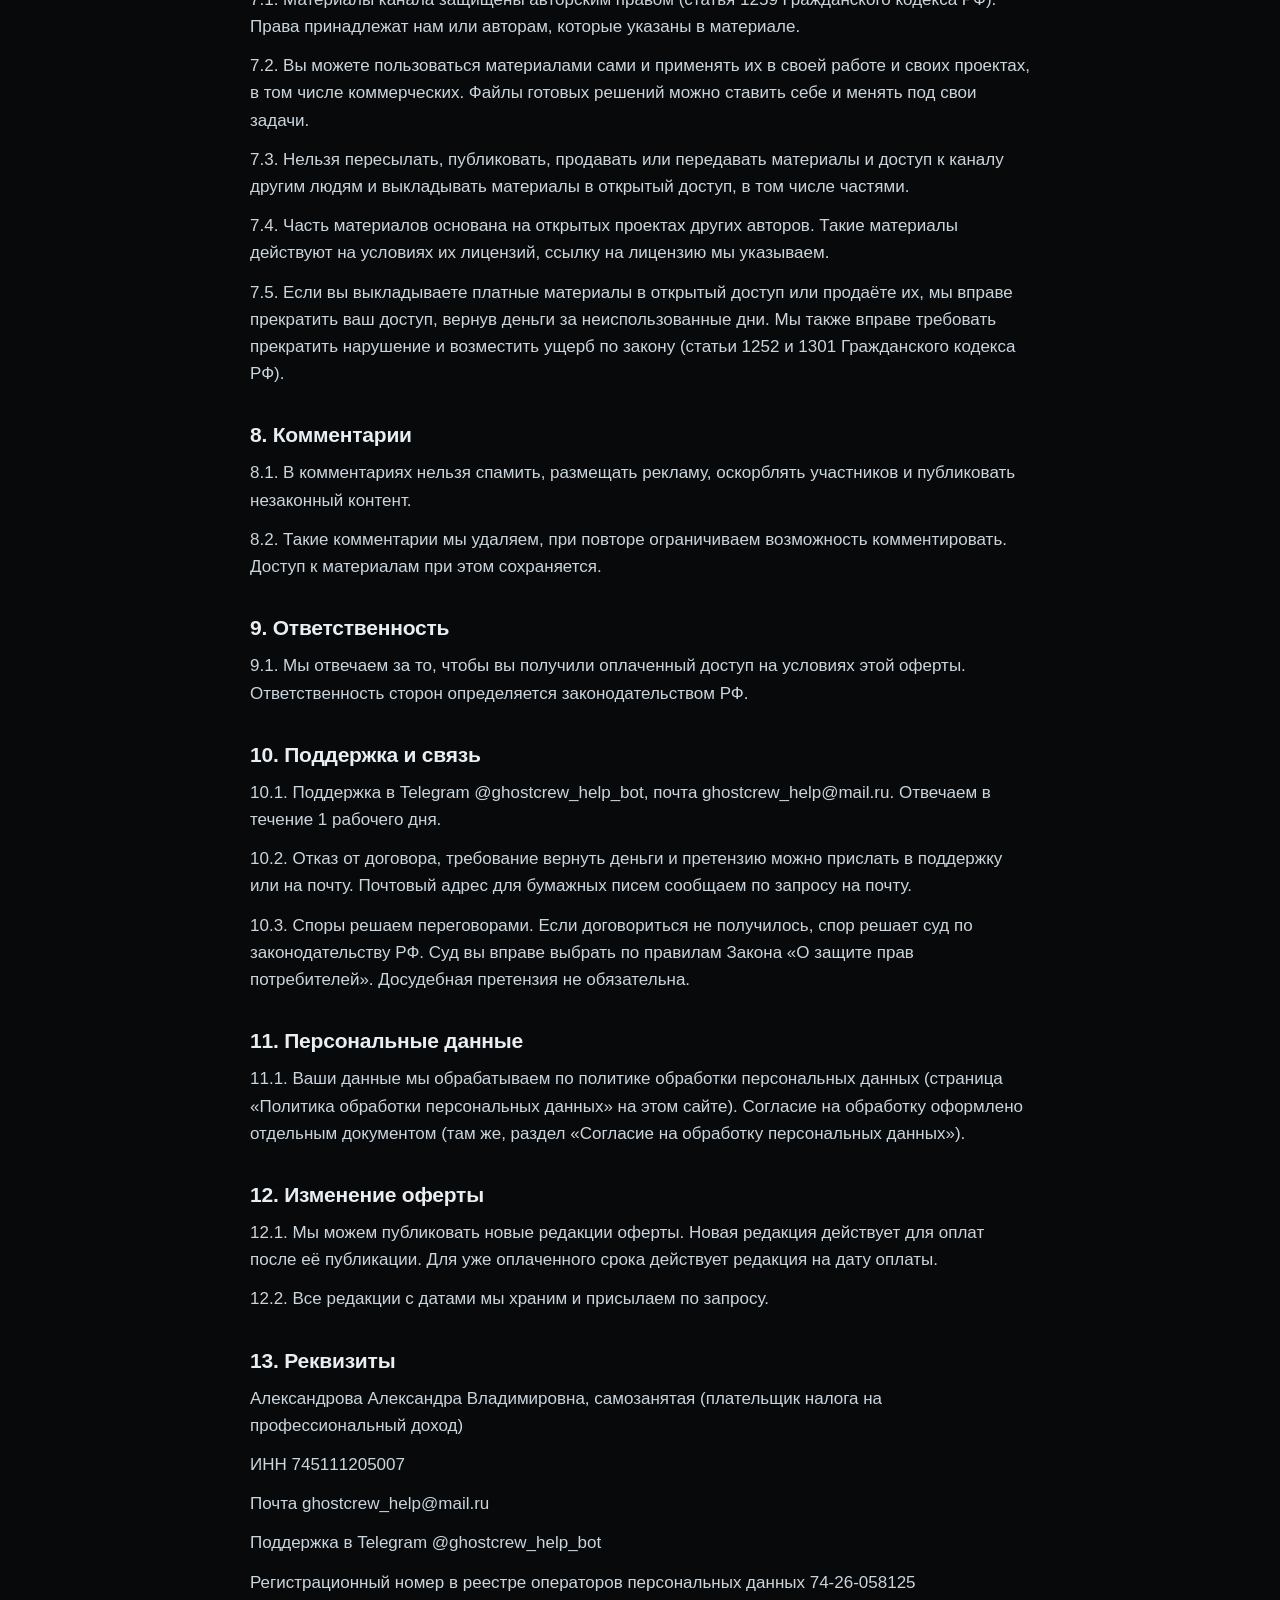
==== commit 2ca61976: "Оферта, политика, согласие, главная: оплата через ЮKassa вместо Продамуса (редакция 11.11.2026) Офер" ====
--- a/oferta.html
+++ b/oferta.html
@@ -19,7 +19,7 @@
     <a class="back" href="./">← На главную</a>
 <h1>Публичная оферта</h1>
 <p class="sub">на доступ к закрытому Telegram-каналу GC LAB</p>
-<p class="ed">Редакция от 09.11.2026</p>
+<p class="ed">Редакция от 11.11.2026</p>
 <h2>1. Что это за документ</h2>
 <p>1.1. Это публичная оферта, то есть предложение заключить договор на условиях ниже с любым, кто их примет (статья 437 Гражданского кодекса РФ).</p>
 <p>1.2. Исполнитель Александрова Александра Владимировна, самозанятая (плательщик налога на профессиональный доход), ИНН 745111205007. Проект называется GHOSTCREW. Дальше исполнитель называется «мы», а человек, который принял оферту, «вы».</p>
@@ -41,10 +41,10 @@
 <p>3.3. Цена одинакова для всех. Если мы проводим акцию или даём скидку, условия публикуем в открытом канале GHOSTCREW (t.me/ghostcrew_club), и они действуют для всех, кто под них подходит.</p>
 <p>3.4. Цена уже оплаченного срока не меняется. Новая цена действует только для оплат после её публикации.</p>
 <h2>4. Как оплатить и получить доступ</h2>
-<p>4.1. Оплата картой или через СБП на странице платёжного сервиса Продамус (ООО «Продамус», ИНН 1215156909). Ссылку на оплату присылает бот GHOSTCREW (адрес в открытом канале t.me/ghostcrew_club).</p>
-<p>4.2. Данные карты вы вводите только на странице Продамуса. Мы их не получаем и не храним.</p>
+<p>4.1. Оплата картой или через СБП на странице платёжного сервиса ЮKassa (оператор ООО НКО «ЮМани», ИНН 7750005725). Ссылку на оплату присылает бот GHOSTCREW (адрес в открытом канале t.me/ghostcrew_club).</p>
+<p>4.2. Данные карты вы вводите только на странице ЮKassa. Полный номер карты и код с её обратной стороны мы не получаем, данные карты не храним.</p>
 <p>4.3. После оплаты бот присылает ссылку для входа в канал, обычно в течение 10 минут. Если ссылка не пришла в течение часа, напишите в поддержку.</p>
-<p>4.4. Чек приходит на почту или телефон, указанные при оплате. Чек формируется в приложении ФНС «Мой налог».</p>
+<p>4.4. Чек формируется в приложении ФНС «Мой налог». Ссылку на чек бот присылает вам в Telegram.</p>
 <p>4.5. Доступ привязан к одному аккаунту Telegram, с которого вы оформили оплату в боте. Не передавайте ссылку для входа другим людям. Если вы сменили аккаунт или случайно вышли из канала, напишите в поддержку, вернём доступ.</p>
 <h2>5. Срок доступа и продление</h2>
 <p>5.1. Доступ действует 30 дней, считая день оплаты. Например, при оплате 10 ноября доступ действует до 23:59 по московскому времени 9 декабря.</p>
@@ -60,7 +60,7 @@
 <p>6.4. Всю сумму платежа возвращаем, если оплата прошла дважды за один срок или по ошибке сервиса, а также если мы не дали доступ и поддержка не решила вопрос за 2 рабочих дня.</p>
 <p>6.5. Если по нашей вине материалы были недоступны больше суток подряд, мы продлеваем доступ на эти дни или возвращаем за них деньги, на ваш выбор.</p>
 <p>6.6. Если канал недоступен из-за ограничений или сбоев Telegram, мы сообщаем об этом в боте и в поддержке. По вашей просьбе продлеваем доступ на дни, когда пользоваться каналом было невозможно, или возвращаем за них деньги.</p>
-<p>6.7. Деньги возвращаем через Продамус на карту или счёт, с которых была оплата, в течение 10 дней со дня обращения. Срок зачисления зависит от вашего банка.</p>
+<p>6.7. Деньги возвращаем через ЮKassa на карту или счёт, с которых вы платили, в течение 10 дней со дня обращения. Срок зачисления зависит от вашего банка.</p>
 <h2>7. Материалы и права на них</h2>
 <p>7.1. Материалы канала защищены авторским правом (статья 1259 Гражданского кодекса РФ). Права принадлежат нам или авторам, которые указаны в материале.</p>
 <p>7.2. Вы можете пользоваться материалами сами и применять их в своей работе и своих проектах, в том числе коммерческих. Файлы готовых решений можно ставить себе и менять под свои задачи.</p>
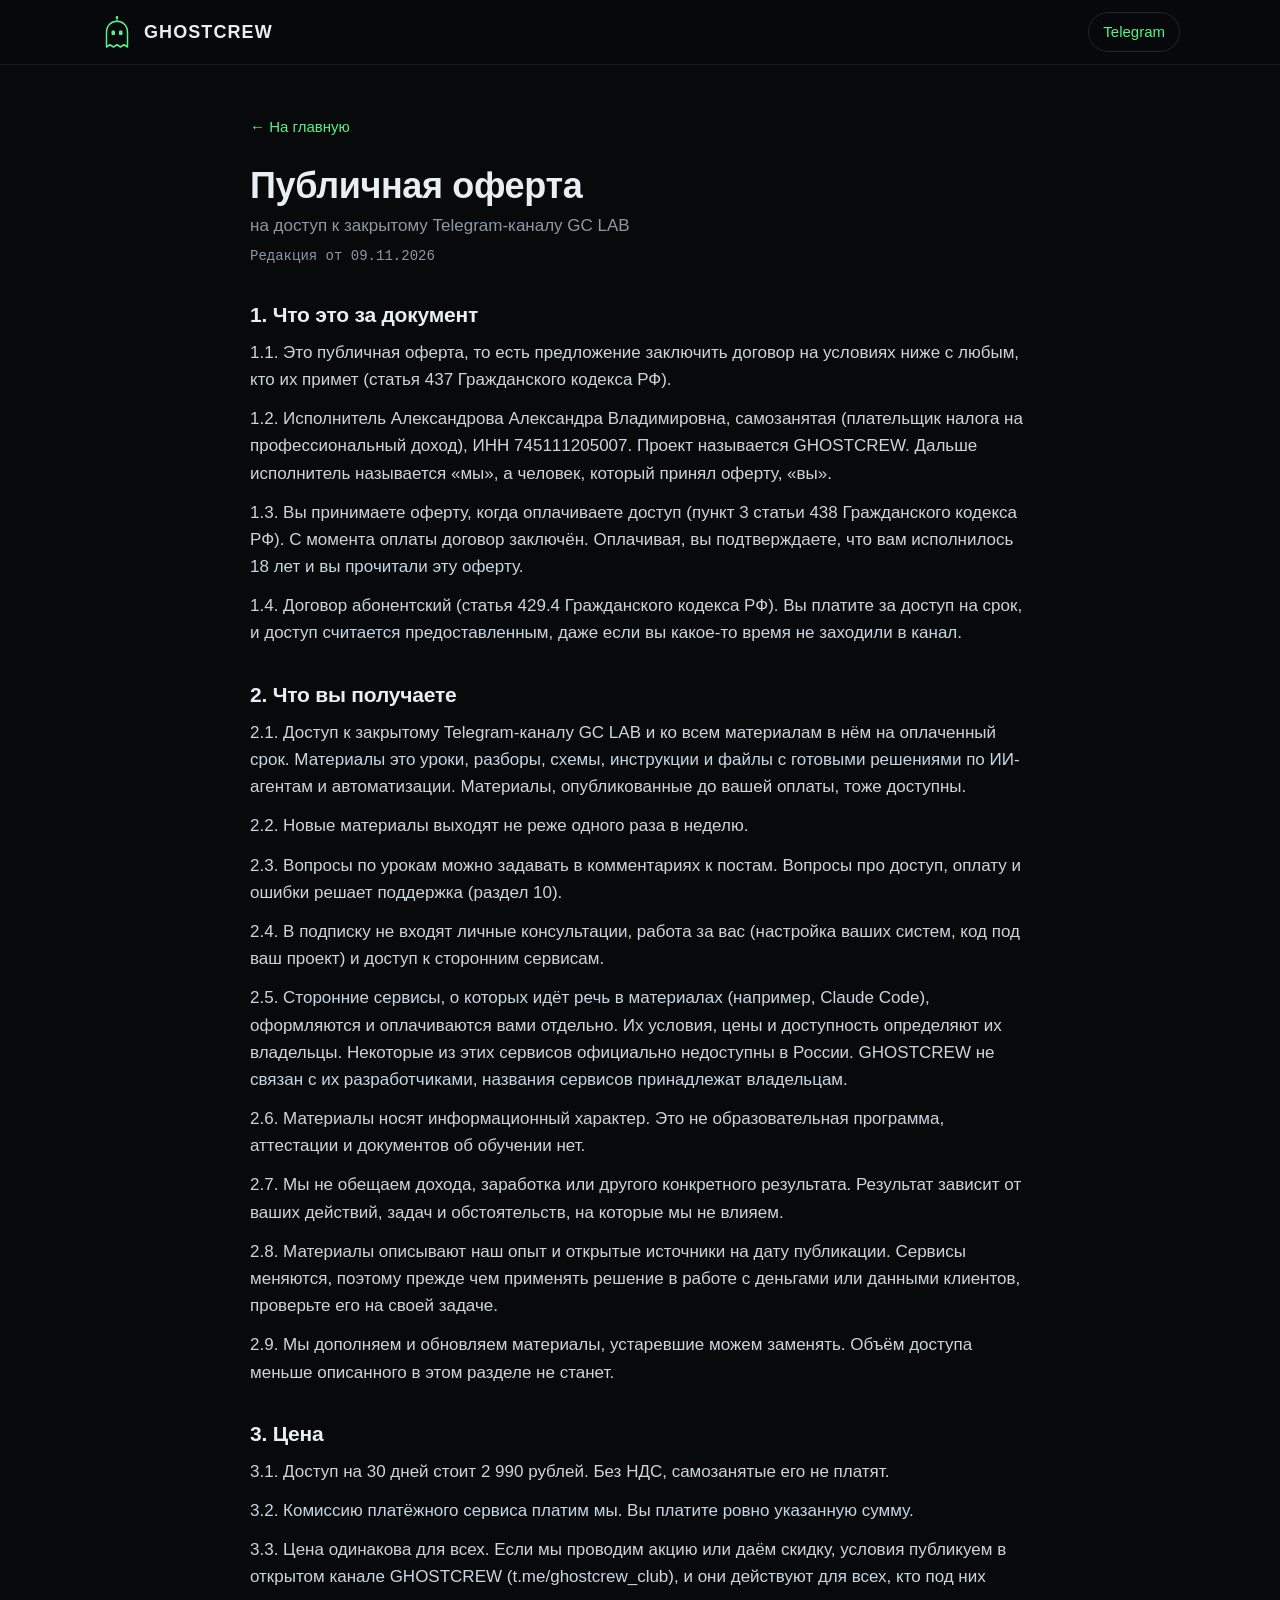
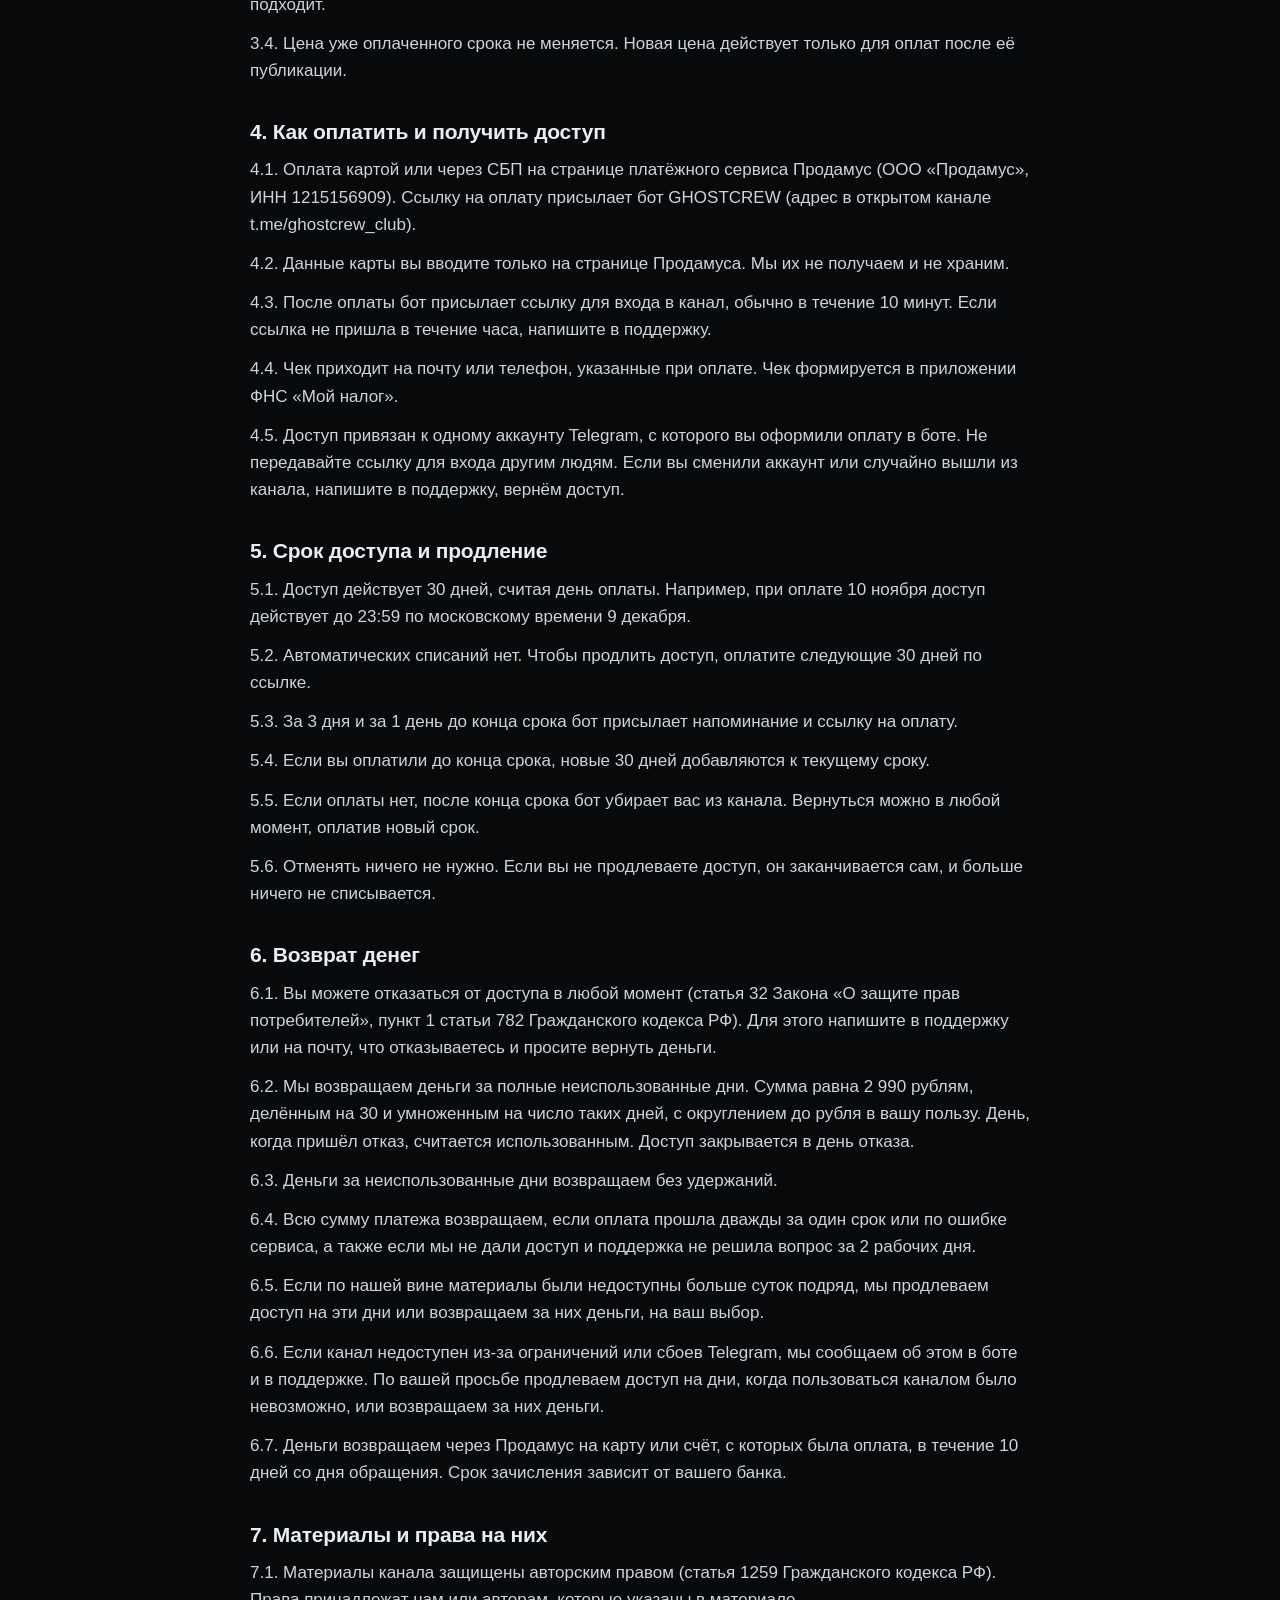
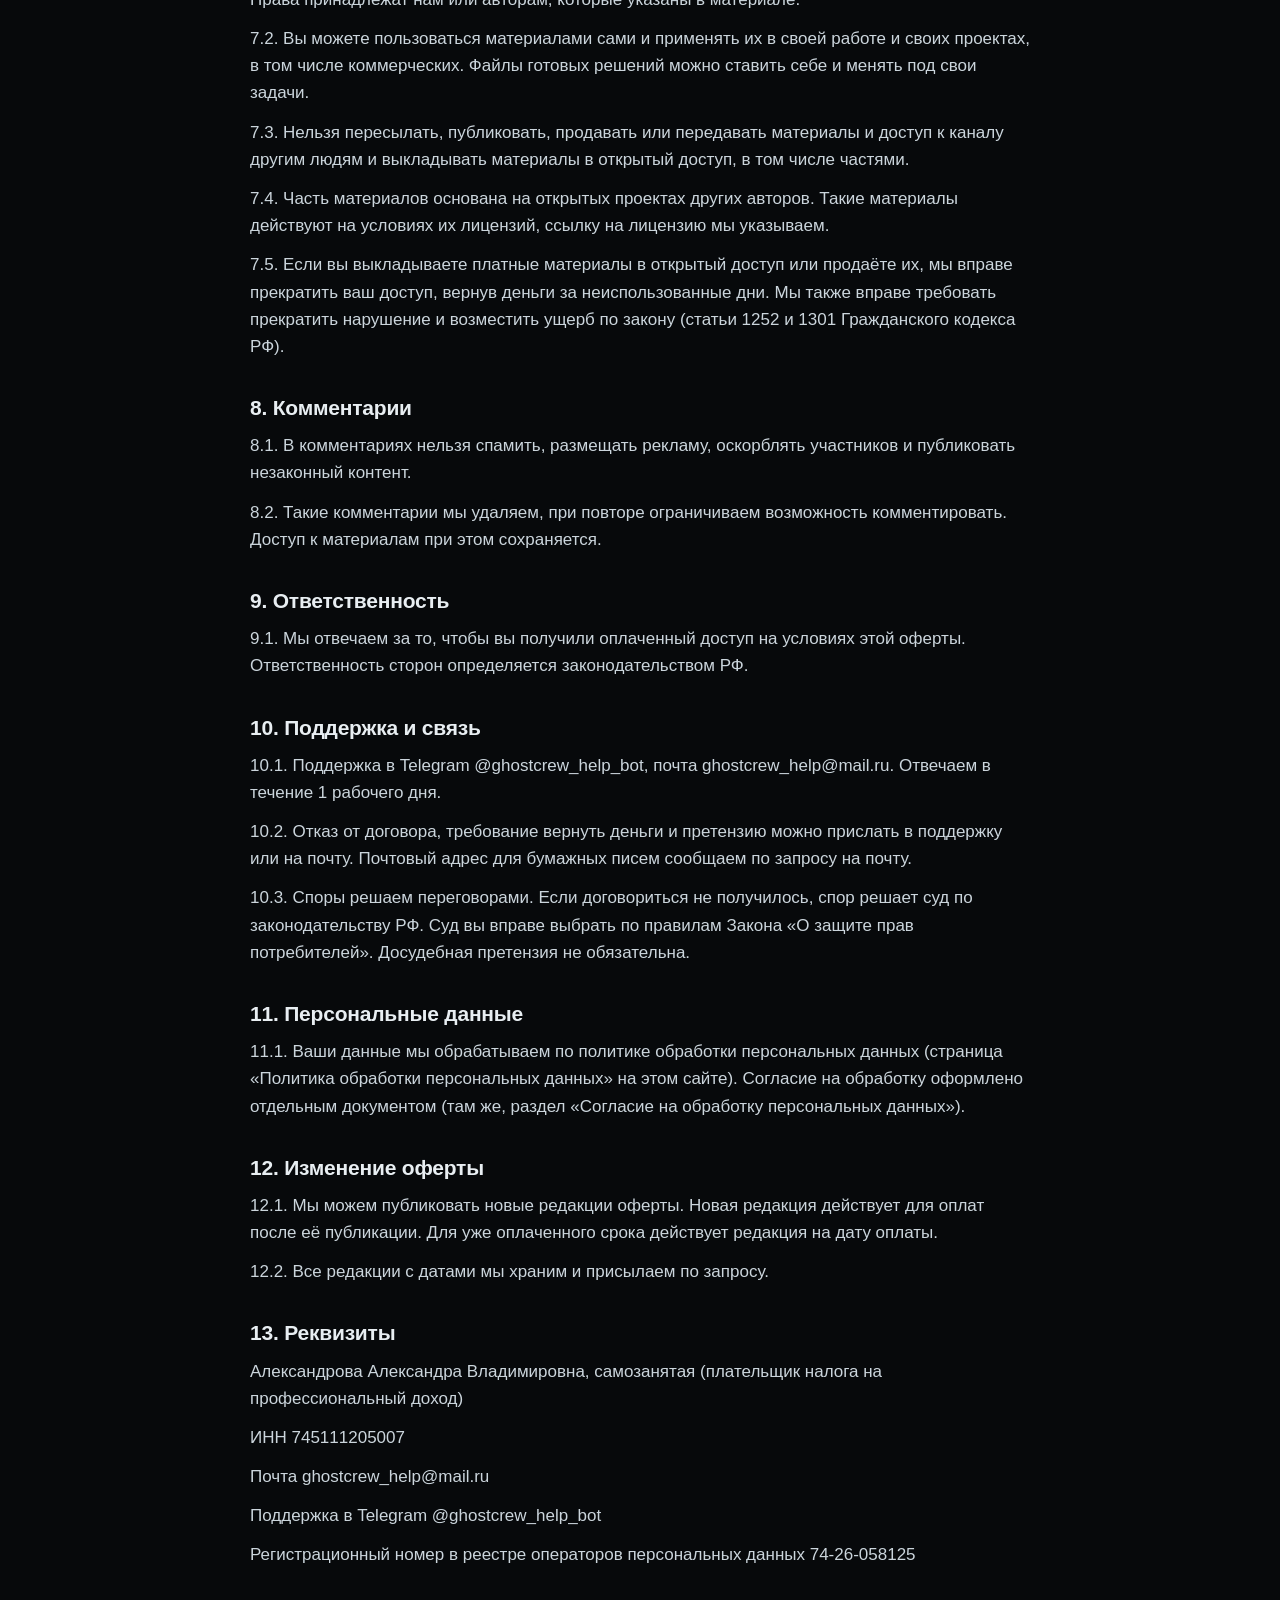
==== commit c25fa02c: "Revert "Оферта, политика, согласие, главная: оплата через ЮKassa вместо Продамуса (редакция 11.11.20" ====
--- a/oferta.html
+++ b/oferta.html
@@ -19,7 +19,7 @@
     <a class="back" href="./">← На главную</a>
 <h1>Публичная оферта</h1>
 <p class="sub">на доступ к закрытому Telegram-каналу GC LAB</p>
-<p class="ed">Редакция от 11.11.2026</p>
+<p class="ed">Редакция от 09.11.2026</p>
 <h2>1. Что это за документ</h2>
 <p>1.1. Это публичная оферта, то есть предложение заключить договор на условиях ниже с любым, кто их примет (статья 437 Гражданского кодекса РФ).</p>
 <p>1.2. Исполнитель Александрова Александра Владимировна, самозанятая (плательщик налога на профессиональный доход), ИНН 745111205007. Проект называется GHOSTCREW. Дальше исполнитель называется «мы», а человек, который принял оферту, «вы».</p>
@@ -41,10 +41,10 @@
 <p>3.3. Цена одинакова для всех. Если мы проводим акцию или даём скидку, условия публикуем в открытом канале GHOSTCREW (t.me/ghostcrew_club), и они действуют для всех, кто под них подходит.</p>
 <p>3.4. Цена уже оплаченного срока не меняется. Новая цена действует только для оплат после её публикации.</p>
 <h2>4. Как оплатить и получить доступ</h2>
-<p>4.1. Оплата картой или через СБП на странице платёжного сервиса ЮKassa (оператор ООО НКО «ЮМани», ИНН 7750005725). Ссылку на оплату присылает бот GHOSTCREW (адрес в открытом канале t.me/ghostcrew_club).</p>
-<p>4.2. Данные карты вы вводите только на странице ЮKassa. Полный номер карты и код с её обратной стороны мы не получаем, данные карты не храним.</p>
+<p>4.1. Оплата картой или через СБП на странице платёжного сервиса Продамус (ООО «Продамус», ИНН 1215156909). Ссылку на оплату присылает бот GHOSTCREW (адрес в открытом канале t.me/ghostcrew_club).</p>
+<p>4.2. Данные карты вы вводите только на странице Продамуса. Мы их не получаем и не храним.</p>
 <p>4.3. После оплаты бот присылает ссылку для входа в канал, обычно в течение 10 минут. Если ссылка не пришла в течение часа, напишите в поддержку.</p>
-<p>4.4. Чек формируется в приложении ФНС «Мой налог». Ссылку на чек бот присылает вам в Telegram.</p>
+<p>4.4. Чек приходит на почту или телефон, указанные при оплате. Чек формируется в приложении ФНС «Мой налог».</p>
 <p>4.5. Доступ привязан к одному аккаунту Telegram, с которого вы оформили оплату в боте. Не передавайте ссылку для входа другим людям. Если вы сменили аккаунт или случайно вышли из канала, напишите в поддержку, вернём доступ.</p>
 <h2>5. Срок доступа и продление</h2>
 <p>5.1. Доступ действует 30 дней, считая день оплаты. Например, при оплате 10 ноября доступ действует до 23:59 по московскому времени 9 декабря.</p>
@@ -60,7 +60,7 @@
 <p>6.4. Всю сумму платежа возвращаем, если оплата прошла дважды за один срок или по ошибке сервиса, а также если мы не дали доступ и поддержка не решила вопрос за 2 рабочих дня.</p>
 <p>6.5. Если по нашей вине материалы были недоступны больше суток подряд, мы продлеваем доступ на эти дни или возвращаем за них деньги, на ваш выбор.</p>
 <p>6.6. Если канал недоступен из-за ограничений или сбоев Telegram, мы сообщаем об этом в боте и в поддержке. По вашей просьбе продлеваем доступ на дни, когда пользоваться каналом было невозможно, или возвращаем за них деньги.</p>
-<p>6.7. Деньги возвращаем через ЮKassa на карту или счёт, с которых вы платили, в течение 10 дней со дня обращения. Срок зачисления зависит от вашего банка.</p>
+<p>6.7. Деньги возвращаем через Продамус на карту или счёт, с которых была оплата, в течение 10 дней со дня обращения. Срок зачисления зависит от вашего банка.</p>
 <h2>7. Материалы и права на них</h2>
 <p>7.1. Материалы канала защищены авторским правом (статья 1259 Гражданского кодекса РФ). Права принадлежат нам или авторам, которые указаны в материале.</p>
 <p>7.2. Вы можете пользоваться материалами сами и применять их в своей работе и своих проектах, в том числе коммерческих. Файлы готовых решений можно ставить себе и менять под свои задачи.</p>
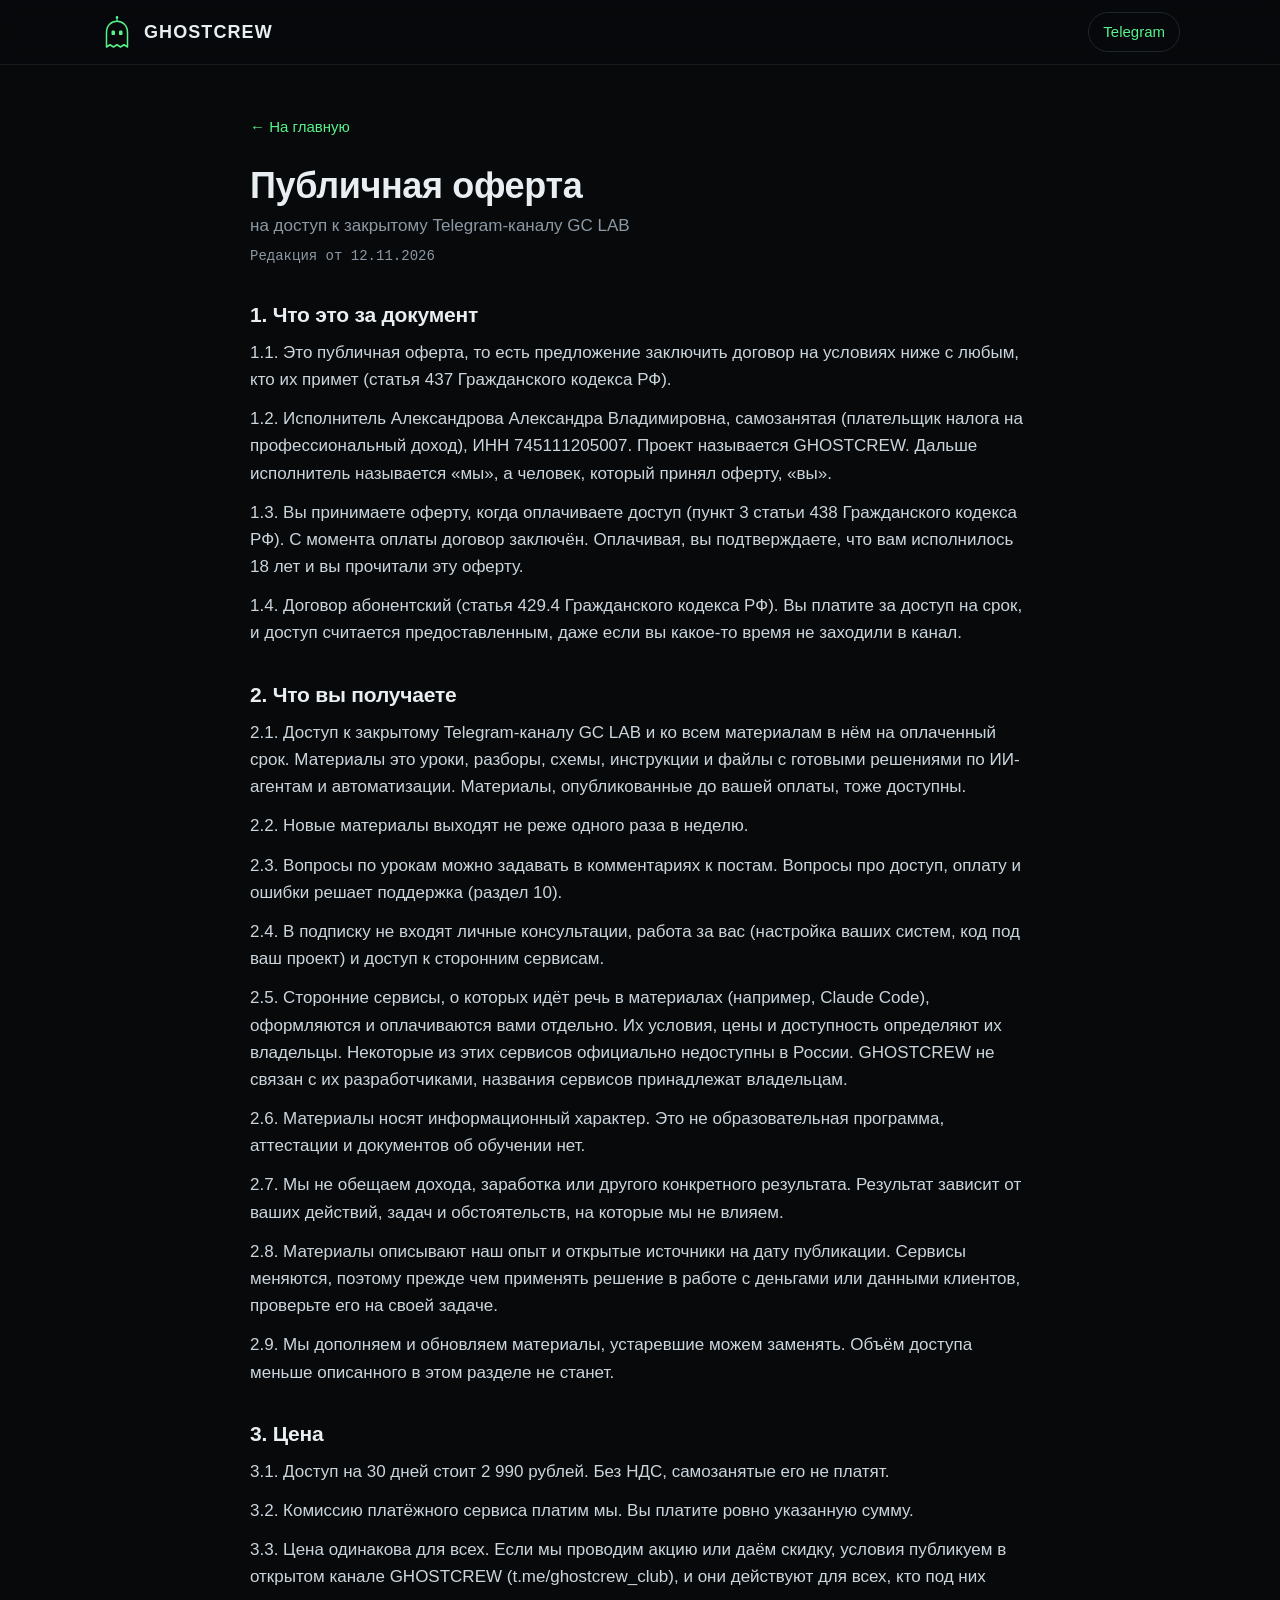
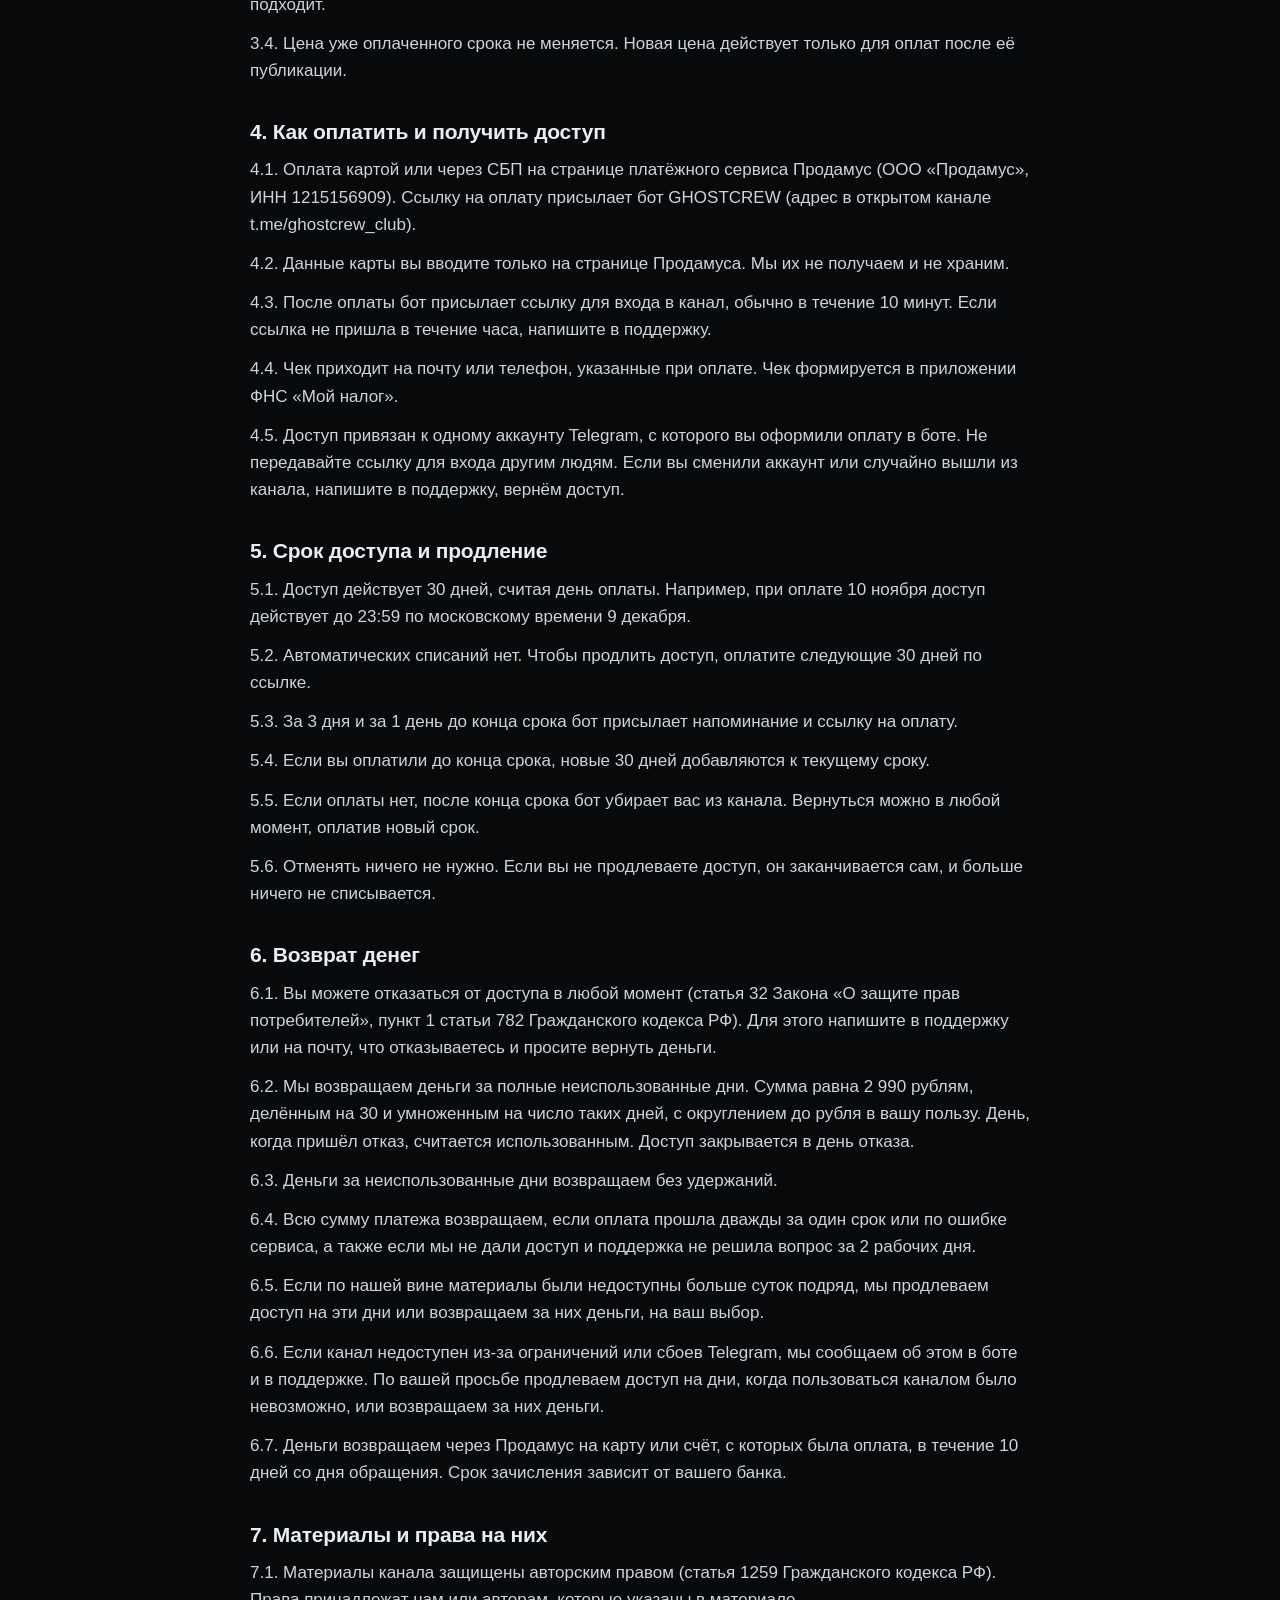
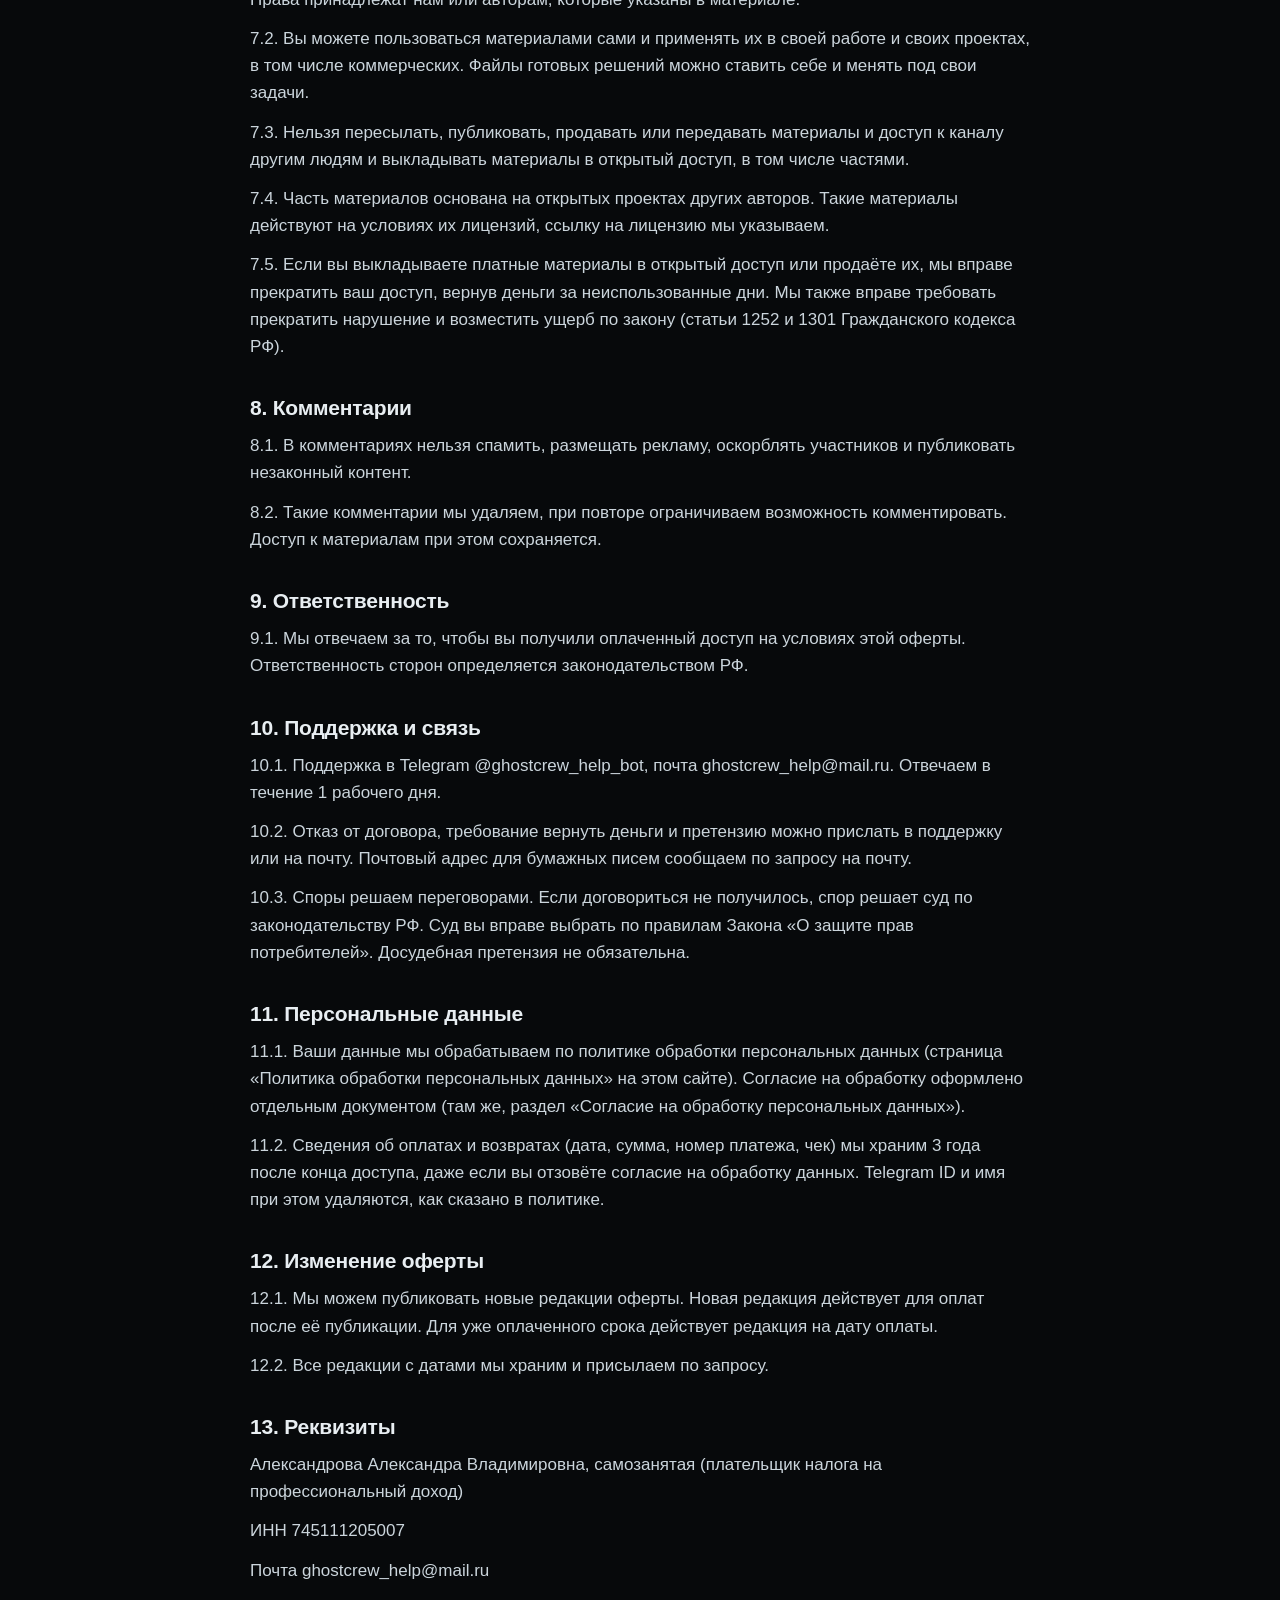
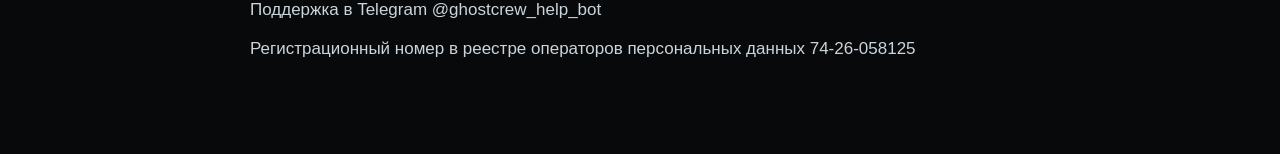
==== commit 140ac998: "Политика, согласие, оферта: сроки хранения и запись об удалении (редакция 12.11.2026) Политика 4.2, " ====
--- a/oferta.html
+++ b/oferta.html
@@ -19,7 +19,7 @@
     <a class="back" href="./">← На главную</a>
 <h1>Публичная оферта</h1>
 <p class="sub">на доступ к закрытому Telegram-каналу GC LAB</p>
-<p class="ed">Редакция от 09.11.2026</p>
+<p class="ed">Редакция от 12.11.2026</p>
 <h2>1. Что это за документ</h2>
 <p>1.1. Это публичная оферта, то есть предложение заключить договор на условиях ниже с любым, кто их примет (статья 437 Гражданского кодекса РФ).</p>
 <p>1.2. Исполнитель Александрова Александра Владимировна, самозанятая (плательщик налога на профессиональный доход), ИНН 745111205007. Проект называется GHOSTCREW. Дальше исполнитель называется «мы», а человек, который принял оферту, «вы».</p>
@@ -78,6 +78,7 @@
 <p>10.3. Споры решаем переговорами. Если договориться не получилось, спор решает суд по законодательству РФ. Суд вы вправе выбрать по правилам Закона «О защите прав потребителей». Досудебная претензия не обязательна.</p>
 <h2>11. Персональные данные</h2>
 <p>11.1. Ваши данные мы обрабатываем по политике обработки персональных данных (страница «Политика обработки персональных данных» на этом сайте). Согласие на обработку оформлено отдельным документом (там же, раздел «Согласие на обработку персональных данных»).</p>
+<p>11.2. Сведения об оплатах и возвратах (дата, сумма, номер платежа, чек) мы храним 3 года после конца доступа, даже если вы отзовёте согласие на обработку данных. Telegram ID и имя при этом удаляются, как сказано в политике.</p>
 <h2>12. Изменение оферты</h2>
 <p>12.1. Мы можем публиковать новые редакции оферты. Новая редакция действует для оплат после её публикации. Для уже оплаченного срока действует редакция на дату оплаты.</p>
 <p>12.2. Все редакции с датами мы храним и присылаем по запросу.</p>
